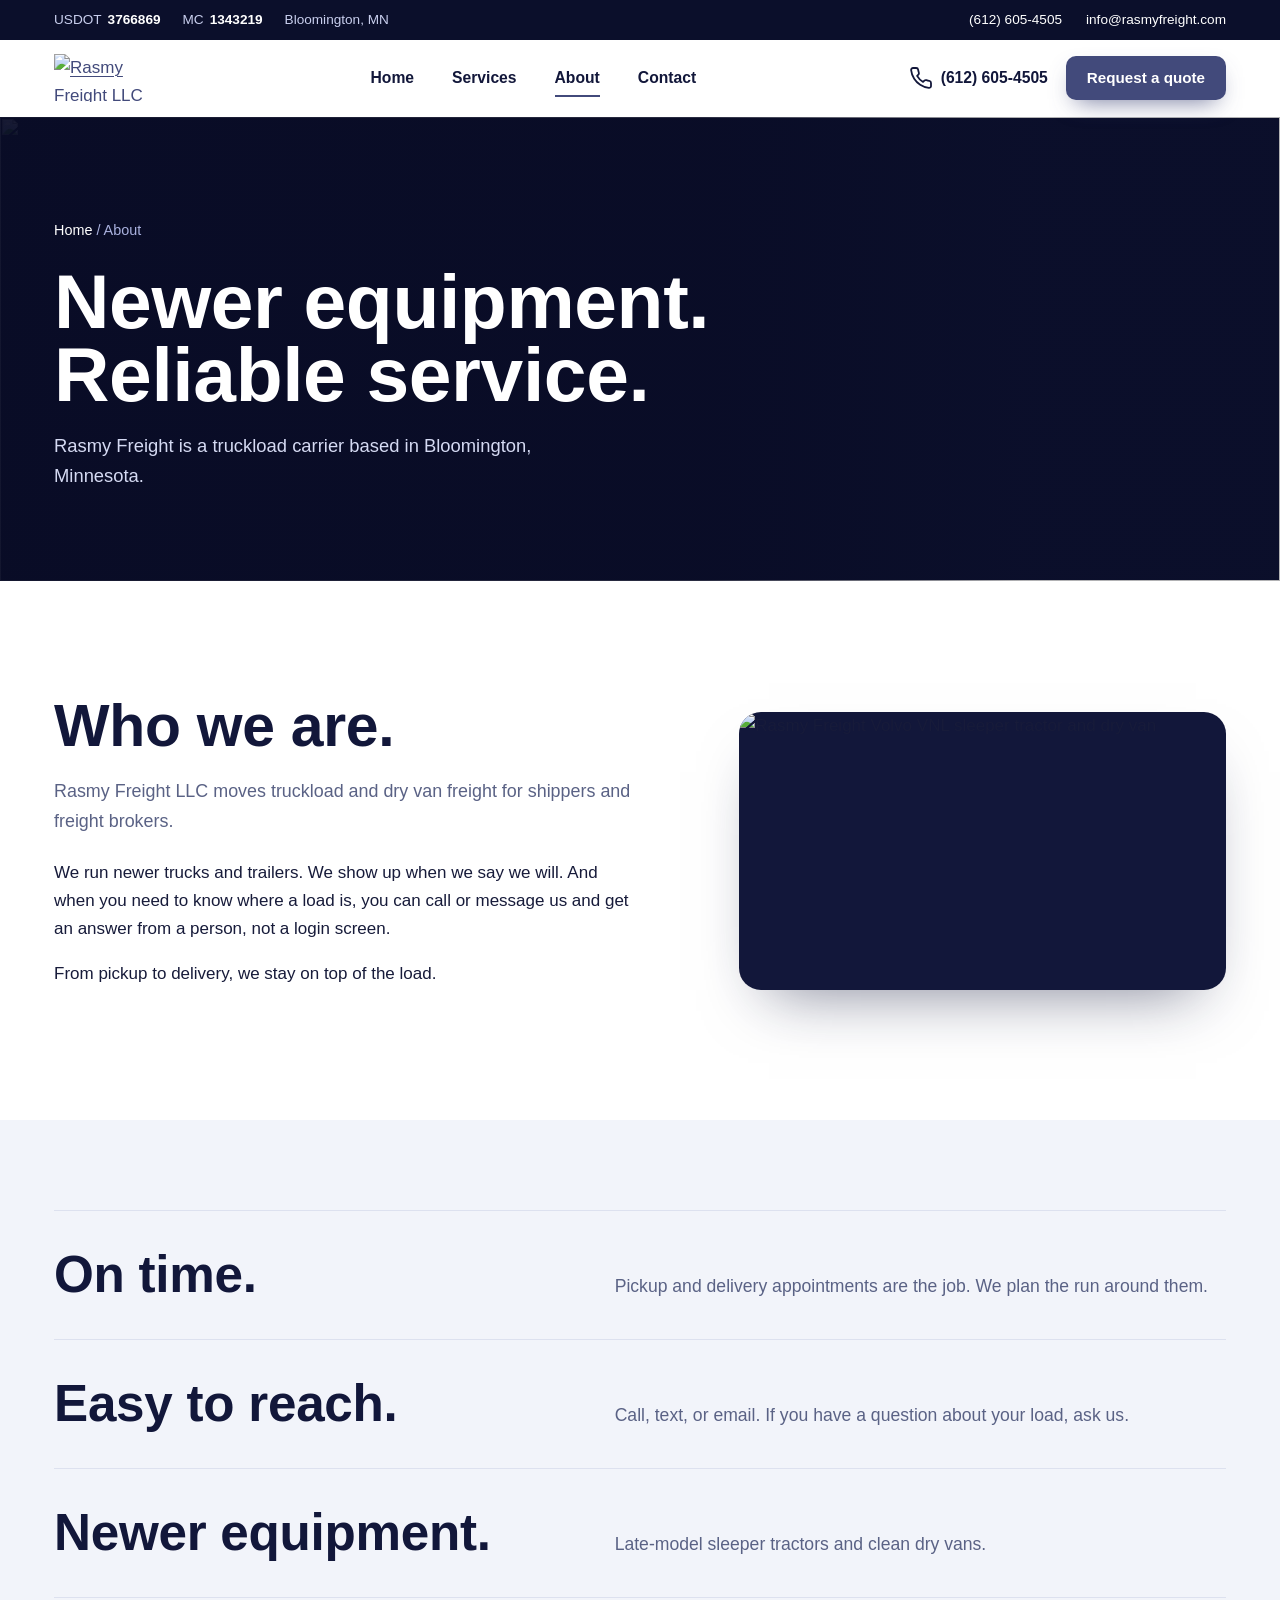
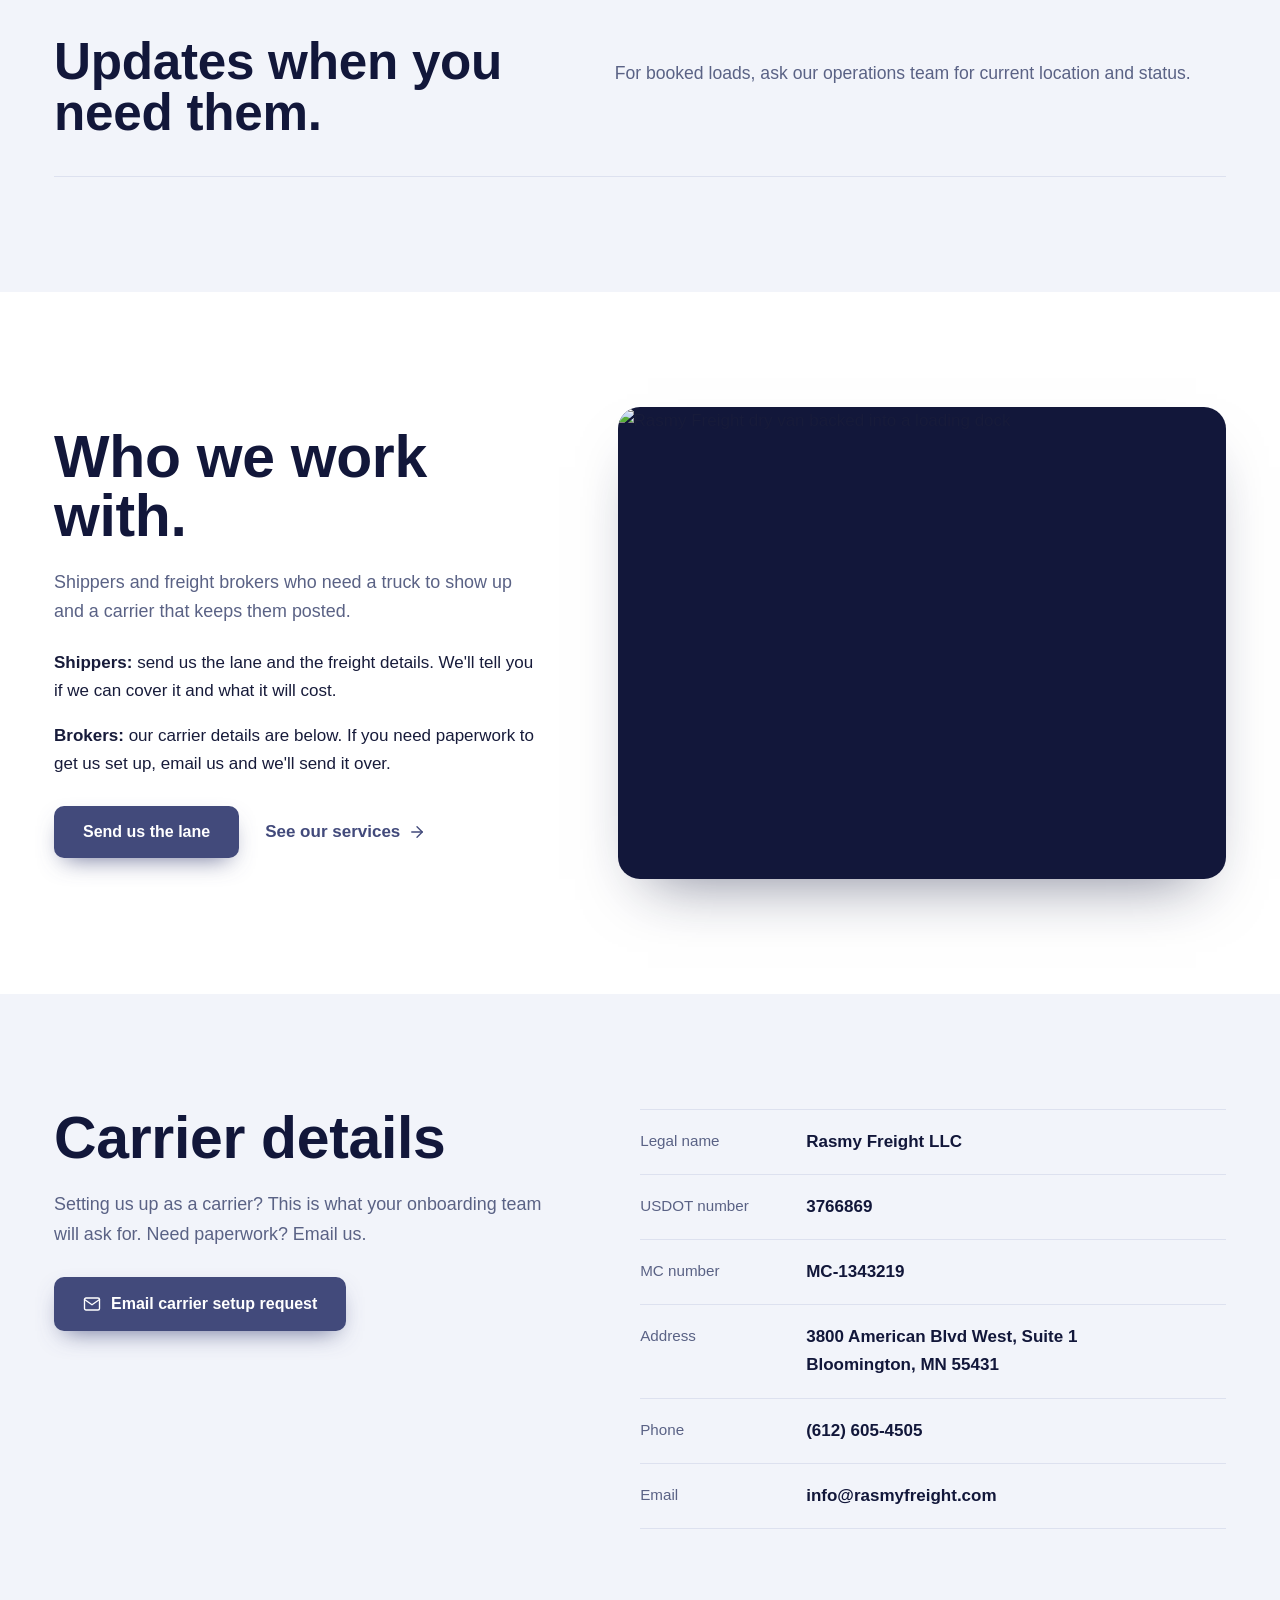
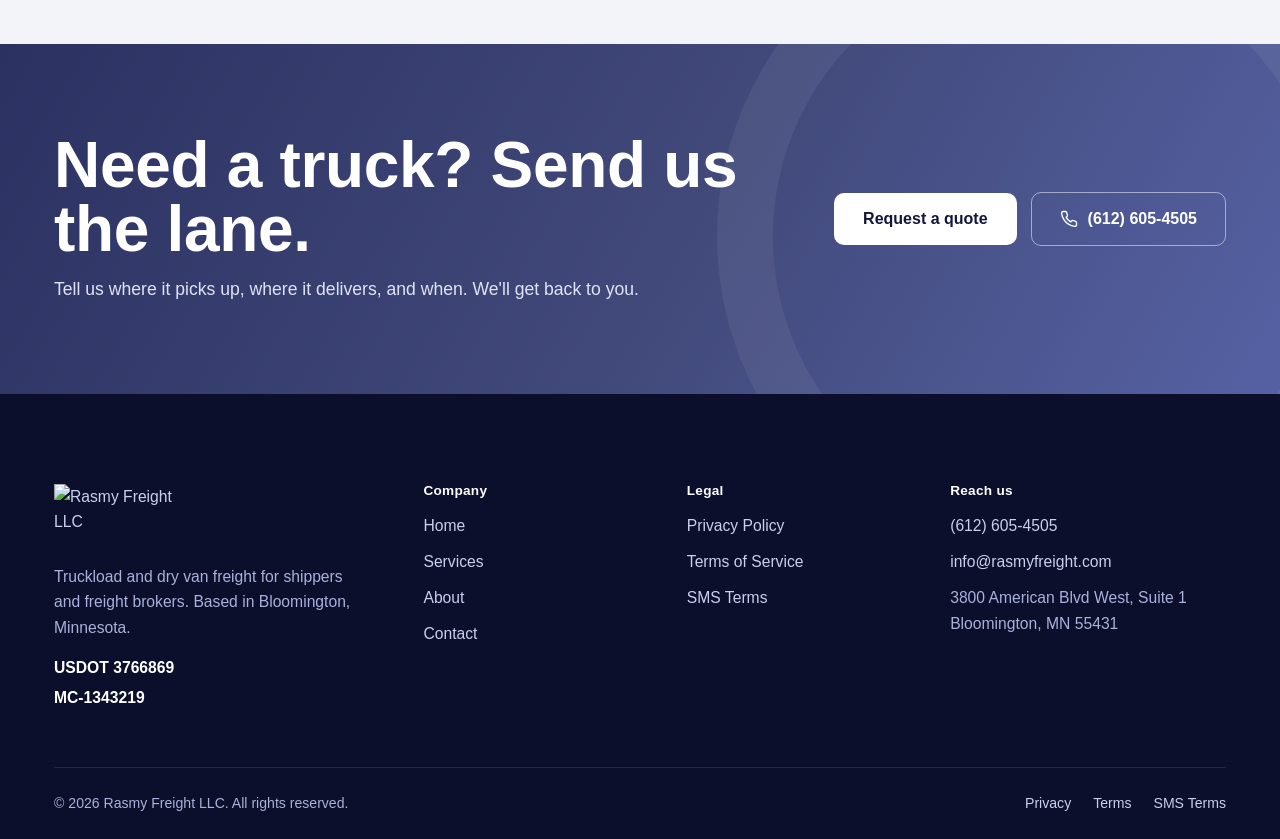
==== about.html @ 5899dc3e "Add files via upload" ====
<!doctype html>
<html lang="en">
<head>
<meta charset="utf-8">
<meta name="viewport" content="width=device-width, initial-scale=1">
<title>About Rasmy Freight LLC | Truckload Carrier in Bloomington, MN</title>
<meta name="description" content="Rasmy Freight LLC is a truckload and dry van carrier in Bloomington, Minnesota. Newer equipment, on-time service, and an operations team that is easy to reach.">
<link rel="canonical" href="https://rasmyfreight.com/about.html">
<meta name="theme-color" content="#12173A">
<meta property="og:type" content="website">
<meta property="og:site_name" content="Rasmy Freight LLC">
<meta property="og:title" content="About Rasmy Freight LLC | Truckload Carrier in Bloomington, MN">
<meta property="og:description" content="Rasmy Freight LLC is a truckload and dry van carrier in Bloomington, Minnesota. Newer equipment, on-time service, and an operations team that is easy to reach.">
<meta property="og:url" content="https://rasmyfreight.com/about.html">
<meta property="og:image" content="https://rasmyfreight.com/assets/img/og-image.png">
<meta name="twitter:card" content="summary_large_image">
<link rel="icon" href="favicon.ico" sizes="any">
<link rel="icon" type="image/png" sizes="32x32" href="favicon-32.png">
<link rel="icon" type="image/png" sizes="192x192" href="favicon-192.png">
<link rel="apple-touch-icon" href="apple-touch-icon.png">
<link rel="stylesheet" href="styles.css">
<script>document.documentElement.classList.add('js')</script>
<script type="application/ld+json">{"@context":"https://schema.org","@type":"Organization","name":"Rasmy Freight LLC","url":"https://rasmyfreight.com/","logo":"https://rasmyfreight.com/assets/logo/rasmy-logo.png","image":"https://rasmyfreight.com/assets/img/og-image.png","description":"Truckload and dry van freight carrier based in Bloomington, Minnesota, serving shippers and freight brokers.","email":"info@rasmyfreight.com","telephone":"+16126054505","address":{"@type":"PostalAddress","streetAddress":"3800 American Blvd West, Suite 1","addressLocality":"Bloomington","addressRegion":"MN","postalCode":"55431","addressCountry":"US"},"identifier":[{"@type":"PropertyValue","name":"USDOT Number","value":"3766869"},{"@type":"PropertyValue","name":"MC Number","value":"MC-1343219"}],"contactPoint":[{"@type":"ContactPoint","telephone":"+16126054505","email":"info@rasmyfreight.com","contactType":"customer service","areaServed":"US","availableLanguage":"English"}]}</script>
</head>
<body>
<a class="skip" href="#main">Skip to content</a>
<div class="topbar"><div class="container">
  <div class="ids"><span>USDOT<b>3766869</b></span><span>MC<b>1343219</b></span><span>Bloomington, MN</span></div>
  <div class="contact"><a href="tel:+16126054505">(612) 605-4505</a><a href="mailto:info@rasmyfreight.com">info@rasmyfreight.com</a></div>
</div></div>
<header class="site-header" id="top"><div class="container nav">
  <a class="brand" href="index.html" aria-label="Rasmy Freight LLC, home"><img src="assets/logo/rasmy-logo.png" alt="Rasmy Freight LLC" width="104" height="48"></a>
  <nav class="nav-links" id="site-nav" aria-label="Main"><a class="link" href="index.html">Home</a><a class="link" href="services.html">Services</a><a class="link" href="about.html" aria-current="page">About</a><a class="link" href="contact.html">Contact</a>
    <div class="mobile-only"><a class="btn btn-line-dark" href="tel:+16126054505"><svg class="icon " viewBox="0 0 24 24" aria-hidden="true"><path d="M22 16.92v3a2 2 0 0 1-2.18 2 19.79 19.79 0 0 1-8.63-3.07 19.5 19.5 0 0 1-6-6 19.79 19.79 0 0 1-3.07-8.67A2 2 0 0 1 4.11 2h3a2 2 0 0 1 2 1.72 12.84 12.84 0 0 0 .7 2.81 2 2 0 0 1-.45 2.11L8.09 9.91a16 16 0 0 0 6 6l1.27-1.27a2 2 0 0 1 2.11-.45 12.84 12.84 0 0 0 2.81.7A2 2 0 0 1 22 16.92z"/></svg>Call</a><a class="btn btn-primary" href="contact.html">Request a quote</a></div>
  </nav>
  <div class="nav-cta"><a class="nav-phone" href="tel:+16126054505"><svg class="icon " viewBox="0 0 24 24" aria-hidden="true"><path d="M22 16.92v3a2 2 0 0 1-2.18 2 19.79 19.79 0 0 1-8.63-3.07 19.5 19.5 0 0 1-6-6 19.79 19.79 0 0 1-3.07-8.67A2 2 0 0 1 4.11 2h3a2 2 0 0 1 2 1.72 12.84 12.84 0 0 0 .7 2.81 2 2 0 0 1-.45 2.11L8.09 9.91a16 16 0 0 0 6 6l1.27-1.27a2 2 0 0 1 2.11-.45 12.84 12.84 0 0 0 2.81.7A2 2 0 0 1 22 16.92z"/></svg><span>(612) 605-4505</span></a><a class="btn btn-primary btn-sm" href="contact.html">Request a quote</a></div>
  <button class="nav-toggle" type="button" aria-expanded="false" aria-controls="site-nav" aria-label="Menu"><svg class="icon i-menu" viewBox="0 0 24 24" aria-hidden="true"><line x1="3" y1="7" x2="21" y2="7"/><line x1="3" y1="12" x2="21" y2="12"/><line x1="3" y1="17" x2="21" y2="17"/></svg><svg class="icon i-close" viewBox="0 0 24 24" aria-hidden="true"><line x1="5" y1="5" x2="19" y2="19"/><line x1="19" y1="5" x2="5" y2="19"/></svg></button>
</div></header>
<main id="main">
<section class="page-hero full">
  <img src="assets/img/hero-photo.jpg" alt="" style="object-position:50% 75%" width="2400" height="1351">
  <div class="container">
    <div class="crumbs"><a href="index.html">Home</a> / About</div>
    <h1>Newer equipment. Reliable service.</h1>
    <p>Rasmy Freight is a truckload carrier based in Bloomington, Minnesota.</p>
  </div>
</section>
<section class="section"><div class="container split">
  <div>
    <h2 class="title">Who we are.</h2>
    <p class="lead">Rasmy Freight LLC moves truckload and dry van freight for shippers and freight brokers.</p>
    <p style="margin-top:22px;max-width:36rem">We run newer trucks and trailers. We show up when we say we will. And when you need to know where a load is, you can call or message us and get an answer from a person, not a login screen.</p>
    <p style="max-width:36rem">From pickup to delivery, we stay on top of the load.</p>
  </div>
  <div class="media eqfit"><img src="assets/img/vnl-photo.jpg" alt="Rasmy Freight Volvo VNL sleeper tractor and dry van" style="object-position:45% 50%" width="1800" height="900" loading="lazy"></div>
</div></section>

<section class="section mist" style="padding-top:clamp(56px,7vw,96px)"><div class="container">
  <ul class="stmt">
    <li><h3>On time.</h3><p>Pickup and delivery appointments are the job. We plan the run around them.</p></li>
    <li><h3>Easy to reach.</h3><p>Call, text, or email. If you have a question about your load, ask us.</p></li>
    <li><h3>Newer equipment.</h3><p>Late-model sleeper tractors and clean dry vans.</p></li>
    <li><h3>Updates when you need them.</h3><p>For booked loads, ask our operations team for current location and status.</p></li>
  </ul>
</div></section>

<section class="section"><div class="container split flip">
  <div class="media"><img src="assets/img/dock-photo.jpg" alt="Rasmy Freight dry van backed into a loading dock" style="object-position:15% 62%" width="2400" height="1351" loading="lazy"></div>
  <div>
    <h2 class="title">Who we work with.</h2>
    <p class="lead">Shippers and freight brokers who need a truck to show up and a carrier that keeps them posted.</p>
    <p style="margin-top:22px;max-width:36rem"><strong>Shippers:</strong> send us the lane and the freight details. We'll tell you if we can cover it and what it will cost.</p>
    <p style="max-width:36rem"><strong>Brokers:</strong> our carrier details are below. If you need paperwork to get us set up, email us and we'll send it over.</p>
    <div class="actions" style="margin-top:28px"><a class="btn btn-primary" href="contact.html">Send us the lane</a><a class="text-link" href="services.html">See our services<svg class="icon " viewBox="0 0 24 24" aria-hidden="true"><line x1="5" y1="12" x2="19" y2="12"/><polyline points="12 5 19 12 12 19"/></svg></a></div>
  </div>
</div></section>
<section class="section mist" id="carrier"><div class="container details">
  <div>
    <h2 class="title">Carrier details</h2>
    <p class="lead">Setting us up as a carrier? This is what your onboarding team will ask for. Need paperwork? Email us.</p>
    <div class="actions" style="margin-top:28px"><a class="btn btn-primary" href="mailto:info@rasmyfreight.com?subject=Carrier%20setup"><svg class="icon " viewBox="0 0 24 24" aria-hidden="true"><rect x="2" y="4" width="20" height="16" rx="2"/><polyline points="22 6 12 13 2 6"/></svg>Email carrier setup request</a></div>
  </div>
  <dl class="dl">
    <div><dt>Legal name</dt><dd>Rasmy Freight LLC</dd></div>
    <div><dt>USDOT number</dt><dd>3766869</dd></div>
    <div><dt>MC number</dt><dd>MC-1343219</dd></div>
    <div><dt>Address</dt><dd>3800 American Blvd West, Suite 1<br>Bloomington, MN 55431</dd></div>
    <div><dt>Phone</dt><dd><a href="tel:+16126054505">(612) 605-4505</a></dd></div>
    <div><dt>Email</dt><dd><a href="mailto:info@rasmyfreight.com">info@rasmyfreight.com</a></dd></div>
  </dl>
</div></section>
<section class="cta"><div class="container">
  <div><h2>Need a truck? Send us the lane.</h2><p>Tell us where it picks up, where it delivers, and when. We'll get back to you.</p></div>
  <div class="actions"><a class="btn btn-light" href="contact.html">Request a quote</a><a class="btn btn-line" href="tel:+16126054505"><svg class="icon " viewBox="0 0 24 24" aria-hidden="true"><path d="M22 16.92v3a2 2 0 0 1-2.18 2 19.79 19.79 0 0 1-8.63-3.07 19.5 19.5 0 0 1-6-6 19.79 19.79 0 0 1-3.07-8.67A2 2 0 0 1 4.11 2h3a2 2 0 0 1 2 1.72 12.84 12.84 0 0 0 .7 2.81 2 2 0 0 1-.45 2.11L8.09 9.91a16 16 0 0 0 6 6l1.27-1.27a2 2 0 0 1 2.11-.45 12.84 12.84 0 0 0 2.81.7A2 2 0 0 1 22 16.92z"/></svg>(612) 605-4505</a></div>
</div></section>
</main>
<footer class="footer"><div class="container">
  <div class="footer-grid">
    <div>
      <a href="index.html" aria-label="Rasmy Freight LLC, home"><img src="assets/logo/rasmy-logo-white.png" alt="Rasmy Freight LLC" width="125" height="58"></a>
      <p>Truckload and dry van freight for shippers and freight brokers. Based in Bloomington, Minnesota.</p>
      <div class="ids"><span>USDOT 3766869</span><span>MC-1343219</span></div>
    </div>
    <div><h4>Company</h4><ul><li><a href="index.html">Home</a></li><li><a href="services.html">Services</a></li><li><a href="about.html">About</a></li><li><a href="contact.html">Contact</a></li></ul></div>
    <div><h4>Legal</h4><ul><li><a href="privacy-policy.html">Privacy Policy</a></li><li><a href="terms.html">Terms of Service</a></li><li><a href="terms.html#sms">SMS Terms</a></li></ul></div>
    <div><h4>Reach us</h4><ul>
      <li><a href="tel:+16126054505">(612) 605-4505</a></li>
      <li><a href="mailto:info@rasmyfreight.com">info@rasmyfreight.com</a></li>
      <li>3800 American Blvd West, Suite 1<br>Bloomington, MN 55431</li></ul></div>
  </div>
  <div class="footer-bottom"><span>&copy; <span data-year>2026</span> Rasmy Freight LLC. All rights reserved.</span>
  <nav aria-label="Legal"><a href="privacy-policy.html">Privacy</a><a href="terms.html">Terms</a><a href="terms.html#sms">SMS Terms</a></nav></div>
</div></footer>
<script src="script.js"></script>
</body>
</html>
---- styles.css ----
/* Rasmy Freight LLC. Shared styles.
   Palette comes from the logo blue (#424A7B). Amber is used sparingly on purpose. */

@font-face{font-family:"Inter";font-weight:400;font-style:normal;font-display:swap;src:url("assets/fonts/inter-latin-400-normal.woff2") format("woff2")}
@font-face{font-family:"Inter";font-weight:500;font-style:normal;font-display:swap;src:url("assets/fonts/inter-latin-500-normal.woff2") format("woff2")}
@font-face{font-family:"Inter";font-weight:600;font-style:normal;font-display:swap;src:url("assets/fonts/inter-latin-600-normal.woff2") format("woff2")}
@font-face{font-family:"Inter";font-weight:700;font-style:normal;font-display:swap;src:url("assets/fonts/inter-latin-700-normal.woff2") format("woff2")}
@font-face{font-family:"Barlow Condensed";font-weight:500;font-style:normal;font-display:swap;src:url("assets/fonts/barlow-condensed-latin-500-normal.woff2") format("woff2")}
@font-face{font-family:"Barlow Condensed";font-weight:600;font-style:normal;font-display:swap;src:url("assets/fonts/barlow-condensed-latin-600-normal.woff2") format("woff2")}
@font-face{font-family:"Barlow Condensed";font-weight:700;font-style:normal;font-display:swap;src:url("assets/fonts/barlow-condensed-latin-700-normal.woff2") format("woff2")}

:root{
  --blue:#424A7B;
  --blue-600:#363E6B;
  --blue-700:#2B3262;
  --blue-300:#8C96C6;
  --navy:#12173A;
  --navy-2:#0B0F2B;
  --mist:#F2F4FA;
  --mist-2:#E8EBF5;
  --line:#DDE1EF;
  --ink:#171B3A;
  --muted:#5A6285;
  --white:#fff;
  --amber:#F2A93B;
  --radius:14px;
  --radius-sm:10px;
  --shadow:0 1px 2px rgba(18,23,58,.06),0 12px 32px -12px rgba(18,23,58,.22);
  --display:"Barlow Condensed","Arial Narrow","Helvetica Neue",Arial,sans-serif;
  --body:"Inter",-apple-system,BlinkMacSystemFont,"Segoe UI",Roboto,Helvetica,Arial,sans-serif;
  --gutter:clamp(20px,4vw,44px);
  --header-h:76px;
}

*,*::before,*::after{box-sizing:border-box}
html{overflow-x:clip;scroll-behavior:smooth;-webkit-text-size-adjust:100%}
body{margin:0;font-family:var(--body);font-size:1.0625rem;line-height:1.65;color:var(--ink);background:var(--white);-webkit-font-smoothing:antialiased;text-rendering:optimizeLegibility}
img,svg{display:block;max-width:100%}
a{color:var(--blue);text-decoration-thickness:1px;text-underline-offset:3px}
a:hover{color:var(--blue-700)}
h1,h2,h3,h4{font-family:var(--display);font-weight:700;line-height:1;margin:0;color:var(--navy);letter-spacing:-.005em}
p{margin:0 0 1em}
ul{margin:0;padding:0}
:focus-visible{outline:3px solid var(--amber);outline-offset:3px;border-radius:6px}
.skip{position:absolute;left:-999px;top:8px;background:var(--navy);color:#fff;padding:10px 16px;border-radius:8px;z-index:200}
.skip:focus{left:8px}
.container{width:100%;max-width:1260px;margin-inline:auto;padding-inline:var(--gutter)}
.narrow{max-width:760px}
.icon{width:24px;height:24px;fill:none;stroke:currentColor;stroke-width:1.8;stroke-linecap:round;stroke-linejoin:round;flex:none}

/* ---------- Buttons ---------- */
.btn{display:inline-flex;align-items:center;justify-content:center;gap:10px;font:600 1rem/1 var(--body);padding:17px 28px;border-radius:var(--radius-sm);text-decoration:none;border:1.5px solid transparent;cursor:pointer;transition:transform .18s ease,box-shadow .18s ease,background-color .18s ease,color .18s ease,border-color .18s ease;white-space:nowrap}
.btn .icon{width:18px;height:18px}
.btn:hover{transform:translateY(-2px)}
.btn-primary{background:var(--blue);color:#fff;box-shadow:0 10px 24px -10px rgba(66,74,123,.8)}
.btn-primary:hover{background:var(--blue-700);color:#fff;box-shadow:0 16px 30px -12px rgba(43,50,98,.9)}
.btn-light{background:#fff;color:var(--navy)}
.btn-light:hover{background:var(--mist);color:var(--navy);box-shadow:0 14px 28px -12px rgba(0,0,0,.5)}
.btn-line{background:transparent;color:#fff;border-color:rgba(255,255,255,.5)}
.btn-line:hover{background:rgba(255,255,255,.1);border-color:#fff;color:#fff}
.btn-line-dark{background:transparent;color:var(--navy);border-color:var(--line)}
.btn-line-dark:hover{border-color:var(--blue);color:var(--blue)}
.btn-sm{padding:13px 20px;font-size:.95rem}

/* ---------- Top bar + header ---------- */
.topbar{background:var(--navy-2);color:#c9cfee;font-size:.85rem}
.topbar .container{display:flex;justify-content:space-between;align-items:center;gap:20px;min-height:40px}
.topbar a{color:#fff;text-decoration:none;font-weight:500}
.topbar a:hover{text-decoration:underline}
.topbar .ids{display:flex;gap:22px;flex-wrap:wrap}
.topbar .ids span b{color:#fff;font-weight:600;margin-left:6px}
.topbar .contact{display:flex;gap:24px}
.site-header{position:sticky;top:0;z-index:100;background:rgba(255,255,255,.94);backdrop-filter:saturate(1.4) blur(14px);-webkit-backdrop-filter:saturate(1.4) blur(14px);border-bottom:1px solid transparent;transition:border-color .2s,box-shadow .2s}
.site-header.scrolled{border-color:var(--line);box-shadow:0 8px 24px -16px rgba(18,23,58,.35)}
.nav{display:flex;align-items:center;justify-content:space-between;height:var(--header-h);gap:24px}
.brand img{height:48px;width:auto}
.nav-links{display:flex;align-items:center;gap:6px}
.nav-links a.link{font-weight:600;font-size:.98rem;color:var(--navy);text-decoration:none;padding:10px 16px;border-radius:8px;position:relative}
.nav-links a.link::after{content:"";position:absolute;left:16px;right:16px;bottom:4px;height:2px;background:var(--blue);transform:scaleX(0);transform-origin:left;transition:transform .22s ease}
.nav-links a.link:hover::after,.nav-links a.link[aria-current="page"]::after{transform:scaleX(1)}
.nav-cta{display:flex;align-items:center;gap:18px}
.nav-phone{display:flex;align-items:center;gap:8px;font-weight:600;color:var(--navy);text-decoration:none;font-size:.98rem}
.nav-phone:hover{color:var(--blue)}
.nav-links .mobile-only{display:none}
.nav-toggle{display:none;background:none;border:0;padding:10px;margin-right:-10px;color:var(--navy);cursor:pointer}
.nav-toggle .icon{width:28px;height:28px}
.nav-toggle .i-close{display:none}
.nav-toggle[aria-expanded="true"] .i-close{display:block}
.nav-toggle[aria-expanded="true"] .i-menu{display:none}

/* ---------- Hero (home) ---------- */
.hero{position:relative;background:#0A1B45;overflow:hidden;width:100%;height:clamp(640px,56.3vw,900px);isolation:isolate}
.hero::after{content:"";position:absolute;inset:0;z-index:1;pointer-events:none;background:linear-gradient(90deg,rgba(6,12,38,.55) 0%,rgba(6,12,38,.28) 32%,rgba(6,12,38,0) 52%),linear-gradient(180deg,rgba(6,12,38,.35) 0%,rgba(6,12,38,0) 30%)}
.hero-img{position:absolute;inset:0;width:100%;height:100%;object-fit:cover;object-position:60% 100%;animation:roll-in 1.6s cubic-bezier(.16,.8,.24,1) both}
.hero-copy{position:relative;z-index:2;padding-top:clamp(48px,7.2vw,118px)}
.hero h1{font-size:clamp(3.1rem,5.2vw,5.4rem);line-height:.92;color:#fff;letter-spacing:-.012em;max-width:12ch}
.hero h1 span{display:block;animation:rise .8s cubic-bezier(.2,.7,.2,1) both}
.hero h1 span:nth-child(2){animation-delay:.12s}
.hero h1 span:nth-child(3){animation-delay:.24s}
.hero-sub{margin:clamp(16px,1.8vw,26px) 0 clamp(20px,2.2vw,32px);max-width:26rem;font-size:clamp(1.02rem,1.25vw,1.2rem);color:#d5daf3;animation:rise .8s .38s cubic-bezier(.2,.7,.2,1) both}
.hero-actions{display:flex;gap:14px;flex-wrap:wrap;animation:rise .8s .5s cubic-bezier(.2,.7,.2,1) both}
@keyframes roll-in{from{opacity:0}to{opacity:1}}
@keyframes rise{from{opacity:0;transform:translateY(22px)}to{opacity:1;transform:none}}

/* ---------- Promise bar ---------- */
.promise{background:var(--navy);color:#fff;position:relative}
.promise::before{content:"";position:absolute;inset:0 0 auto;height:1px;background:linear-gradient(90deg,transparent,rgba(255,255,255,.22),transparent)}
.promise ul{list-style:none;display:grid;grid-template-columns:repeat(5,1fr)}
.promise li{padding:34px 26px 36px;display:flex;flex-direction:column;gap:12px;border-left:1px solid rgba(255,255,255,.1)}
.promise li:first-child{border-left:0;padding-left:0}
.promise li:last-child{padding-right:0}
.promise .icon{color:var(--amber);width:30px;height:30px}
.promise h3{font-size:1.5rem;color:#fff;font-weight:600;letter-spacing:.005em}
.promise p{margin:0;color:#b9c0e6;font-size:.95rem;line-height:1.5}

/* ---------- Sections ---------- */
.section{padding:clamp(72px,9vw,132px) 0}
.section.mist{background:var(--mist)}
.section.dark{background:var(--navy);color:#c9cfee}
.section.dark h2,.section.dark h3{color:#fff}
h2.title{font-size:clamp(2.4rem,4.6vw,4rem);max-width:16ch}
.lead{font-size:clamp(1.08rem,1.4vw,1.25rem);color:var(--muted);max-width:38rem;margin-top:22px}
.dark .lead{color:#b9c0e6}
.section-head{margin-bottom:clamp(36px,5vw,64px)}

/* split: big image + text */
.split{display:grid;grid-template-columns:1.25fr 1fr;gap:clamp(36px,6vw,96px);align-items:center}
.split.flip{grid-template-columns:1fr 1.25fr}
.split.flip .media{order:2}
.media{position:relative;border-radius:22px;overflow:hidden;background:var(--navy);aspect-ratio:4/3.1;box-shadow:0 30px 60px -30px rgba(18,23,58,.55)}
.media img{width:100%;height:100%;object-fit:cover}
.media.wide{aspect-ratio:16/10}
.media.eqfit{aspect-ratio:7/4}
.checks{list-style:none;margin:28px 0 34px;display:grid;gap:12px}
.checks li{display:flex;gap:12px;align-items:flex-start;color:var(--ink)}
.checks .icon{width:20px;height:20px;color:var(--blue);margin-top:3px}
.text-link{display:inline-flex;align-items:center;gap:8px;font-weight:600;text-decoration:none}
.text-link .icon{width:18px;height:18px;transition:transform .2s}
.text-link:hover .icon{transform:translateX(4px)}
.actions{display:flex;flex-wrap:wrap;gap:16px 26px;align-items:center}

/* services list (rows, not cards) */
.svc-list{border-top:1px solid var(--line)}
.svc{display:grid;grid-template-columns:minmax(0,1fr) minmax(0,1.3fr) 56px;gap:clamp(20px,4vw,64px);align-items:center;padding:clamp(26px,3vw,40px) 0;border-bottom:1px solid var(--line);text-decoration:none;color:var(--ink);position:relative;transition:padding .25s ease,background-color .25s ease}
.svc h3{font-size:clamp(2rem,3.2vw,2.9rem);transition:color .2s}
.svc p{margin:0;color:var(--muted)}
.svc .go{width:52px;height:52px;border-radius:50%;border:1.5px solid var(--line);display:grid;place-items:center;color:var(--blue);transition:all .22s ease;justify-self:end}
.svc .go .icon{width:20px;height:20px}
.svc:hover{background:linear-gradient(90deg,var(--mist),transparent);padding-inline:22px}
.svc:hover h3{color:var(--blue)}
.svc:hover .go{background:var(--blue);border-color:var(--blue);color:#fff;transform:translateX(4px)}

/* full-bleed scene band */
.scene{position:relative;isolation:isolate;color:#fff;min-height:clamp(520px,52vw,720px);display:flex;align-items:center;background:var(--navy-2);overflow:hidden}
.scene>img{position:absolute;inset:0;width:100%;height:100%;object-fit:cover;object-position:50% 100%;z-index:-2}
.scene::after{content:"";position:absolute;inset:0;z-index:-1;background:linear-gradient(90deg,rgba(9,12,38,.82) 0%,rgba(9,12,38,.55) 38%,rgba(9,12,38,0) 62%)}
.scene h2{color:#fff;font-size:clamp(2.6rem,5vw,4.6rem);max-width:12ch}
.scene .lead{color:#d5daf3;max-width:28rem}
.scene .fine{font-size:.95rem;color:#aab2df;max-width:26rem;margin:0 0 30px}
.scene .copy{padding:clamp(56px,7vw,96px) 0}

/* equipment */
.eq-grid{display:grid;grid-template-columns:1fr 1fr;gap:clamp(18px,2.4vw,32px)}
.eq{margin:0}
.eq .pic{border-radius:20px;overflow:hidden;aspect-ratio:7/4;background:var(--navy-2);box-shadow:0 24px 50px -28px rgba(0,0,0,.8);border:1px solid rgba(255,255,255,.08)}
.eq .pic img{width:100%;height:100%;object-fit:cover;transition:transform .8s cubic-bezier(.2,.7,.2,1)}
.eq:hover .pic img{transform:scale(1.035)}
.eq figcaption{padding:22px 4px 0}
.eq h3{font-size:2rem;margin-bottom:6px}
.eq p{margin:0;color:#b9c0e6;font-size:1rem}
.eq-wide{grid-column:1/-1;display:grid;grid-template-columns:1.3fr 1fr;gap:clamp(24px,4vw,64px);align-items:center;margin-top:clamp(8px,2vw,24px)}
.eq-wide .checks{margin:22px 0 28px}
.eq-wide .checks li{color:#dfe3f7}
.eq-wide .checks .icon{color:var(--amber)}

/* carrier details */
.details{display:grid;grid-template-columns:1fr 1.15fr;gap:clamp(36px,6vw,96px);align-items:start}
.dl{margin:0;border-top:1px solid var(--line)}
.dl div{display:grid;grid-template-columns:150px 1fr;gap:16px;padding:18px 0;border-bottom:1px solid var(--line)}
.dl dt{color:var(--muted);font-size:.95rem}
.dl dd{margin:0;font-weight:600;color:var(--navy)}
.dl a{color:inherit;text-decoration:none}
.dl a:hover{color:var(--blue);text-decoration:underline}

/* CTA */
.cta{background:linear-gradient(120deg,var(--blue-700),var(--blue) 55%,#5561A3);color:#fff;position:relative;overflow:hidden;isolation:isolate}
.cta::before{content:"";position:absolute;right:-8%;top:-40%;width:52%;aspect-ratio:1;border-radius:50%;border:56px solid rgba(255,255,255,.06);z-index:-1}
.cta .container{display:flex;align-items:center;justify-content:space-between;gap:36px;flex-wrap:wrap;padding-block:clamp(56px,7vw,92px)}
.cta .container>div:first-child{flex:1 1 420px}
.cta h2{color:#fff;font-size:clamp(2.6rem,5vw,4.4rem);max-width:none}
.cta p{margin:14px 0 0;color:#dfe3f7;font-size:1.1rem}
.cta .actions{gap:14px}

/* ---------- Page banners ---------- */
.page-hero{position:relative;isolation:isolate;background:var(--navy-2);color:#fff;overflow:hidden}
.page-hero>img{position:absolute;top:0;bottom:0;right:-24%;width:124%;height:100%;object-fit:cover;object-position:50% 100%;z-index:-2}
.page-hero::after{content:"";position:absolute;inset:0;z-index:-1;background:linear-gradient(90deg,rgba(9,12,38,.94) 0%,rgba(9,12,38,.82) 55%,rgba(9,12,38,.08) 80%)}
.page-hero.full>img{right:0;width:100%}
.page-hero.right>img{right:0;width:175%}
.page-hero .container{padding-block:clamp(64px,8vw,116px) clamp(56px,7vw,96px)}
.page-hero h1{color:#fff;font-size:clamp(2.9rem,6vw,5.2rem);max-width:20ch;line-height:.95}
.page-hero p{margin:20px 0 0;max-width:34rem;font-size:1.15rem;color:#d5daf3}
.crumbs{font-size:.9rem;color:#aab2df;margin-bottom:22px}
.crumbs a{color:#fff;text-decoration:none}
.crumbs a:hover{text-decoration:underline}

/* services detail blocks */
.svc-block{padding:clamp(56px,7vw,104px) 0;border-bottom:1px solid var(--line);scroll-margin-top:calc(var(--header-h) + 10px)}
.svc-block:last-of-type{border-bottom:0}
.svc-block h2{font-size:clamp(2.4rem,4.4vw,3.8rem);margin-bottom:20px}
.svc-block .fit{margin-top:26px;display:grid;gap:14px}
.fit h4{font-family:var(--body);font-size:.95rem;font-weight:700;color:var(--navy);letter-spacing:0}
.fit p{margin:2px 0 0;color:var(--muted)}
.info-strip{background:var(--mist);border-radius:22px;padding:clamp(28px,4vw,52px);display:grid;grid-template-columns:1fr 1fr;gap:clamp(24px,4vw,64px)}
.info-strip h2{font-size:clamp(2rem,3.2vw,2.8rem);margin-bottom:14px}
.info-strip p{color:var(--muted)}

/* about statements */
.stmt{list-style:none;border-top:1px solid var(--line)}
.stmt li{display:grid;grid-template-columns:minmax(0,1fr) minmax(0,1.2fr);gap:clamp(20px,4vw,64px);align-items:baseline;padding:clamp(24px,3vw,38px) 0;border-bottom:1px solid var(--line)}
.stmt h3{font-size:clamp(2.2rem,4vw,3.4rem)}
.stmt p{margin:0;color:var(--muted);font-size:1.1rem}

/* ---------- Contact / form ---------- */
.contact-grid{display:grid;grid-template-columns:1.6fr 1fr;gap:clamp(32px,5vw,80px);align-items:start}
.form-card{background:#fff;border:1px solid var(--line);border-radius:22px;padding:clamp(24px,4vw,48px);box-shadow:var(--shadow)}
.form-card h2{font-size:2.4rem;margin-bottom:8px}
.form-card>p{color:var(--muted)}
.fgrid{display:grid;grid-template-columns:1fr 1fr;gap:20px 22px;margin-top:28px}
.field{display:flex;flex-direction:column;gap:7px}
.field.full{grid-column:1/-1}
.field label{font-weight:600;font-size:.93rem;color:var(--navy)}
.field label .req{color:#B4232F;margin-left:2px}
.field label .opt{font-weight:400;color:var(--muted);margin-left:6px}
.field input,.field select,.field textarea{font:inherit;font-size:1rem;color:var(--ink);background:#fff;border:1.5px solid #cdd3e8;border-radius:var(--radius-sm);padding:14px 16px;width:100%;min-height:52px;transition:border-color .15s,box-shadow .15s}
.field textarea{min-height:140px;resize:vertical}
.field select{appearance:none;background-image:url("data:image/svg+xml,%3Csvg xmlns='http://www.w3.org/2000/svg' width='16' height='16' fill='none' stroke='%23424A7B' stroke-width='2' stroke-linecap='round' stroke-linejoin='round'%3E%3Cpath d='M3 6l5 5 5-5'/%3E%3C/svg%3E");background-repeat:no-repeat;background-position:right 16px center;padding-right:44px}
.field input:hover,.field select:hover,.field textarea:hover{border-color:var(--blue-300)}
.field input:focus,.field select:focus,.field textarea:focus{outline:0;border-color:var(--blue);box-shadow:0 0 0 4px rgba(66,74,123,.18)}
.field input:user-invalid,.field select:user-invalid{border-color:#B4232F}
.hp{position:absolute!important;left:-9999px;width:1px;height:1px;overflow:hidden}
.consent{grid-column:1/-1;background:var(--mist);border:1px solid var(--line);border-radius:var(--radius-sm);padding:20px 22px}
.consent label{display:grid;grid-template-columns:24px 1fr;gap:14px;cursor:pointer;font-size:.9rem;line-height:1.55;color:#3a4166}
.consent input{width:22px;height:22px;margin:2px 0 0;accent-color:var(--blue);cursor:pointer}
.consent .links{display:block;margin-top:10px;font-weight:600}
.consent .links a{margin-right:14px}
.form-foot{grid-column:1/-1;display:flex;align-items:center;gap:20px;flex-wrap:wrap;margin-top:6px}
.form-foot small{color:var(--muted);max-width:26rem;line-height:1.5}
.form-msg{grid-column:1/-1;border-radius:var(--radius-sm);padding:14px 18px;background:#FDECEE;color:#7a1720;font-weight:500;display:none}
.form-msg.show{display:block}
.aside{display:grid;gap:22px;position:sticky;top:calc(var(--header-h) + 24px)}
.aside .box{border-radius:20px;padding:28px;background:var(--navy);color:#c9cfee}
.aside .box h3{color:#fff;font-size:1.9rem;margin-bottom:10px}
.aside .box a{color:#fff}
.aside .row{display:flex;gap:14px;align-items:flex-start;padding:14px 0;border-top:1px solid rgba(255,255,255,.12)}
.aside .row:first-of-type{border-top:0}
.aside .row .icon{color:var(--amber);margin-top:3px}
.aside .row b{display:block;color:#fff;font-weight:600}
.aside .box.light{background:var(--mist);color:var(--muted)}
.aside .box.light h3{color:var(--navy)}
.aside .box.light p{margin:0}
.aside .box.light a{color:var(--blue);font-weight:600}

/* ---------- Legal pages ---------- */
.legal{display:grid;grid-template-columns:240px minmax(0,1fr);gap:clamp(32px,6vw,96px);align-items:start}
.toc{position:sticky;top:calc(var(--header-h) + 24px);font-size:.95rem}
.toc h2{font-family:var(--body);font-size:.85rem;font-weight:700;color:var(--muted);margin-bottom:12px}
.toc ol{list-style:none;display:grid;gap:2px;border-left:2px solid var(--line)}
.toc a{display:block;padding:6px 0 6px 16px;margin-left:-2px;border-left:2px solid transparent;color:var(--ink);text-decoration:none}
.toc a:hover{color:var(--blue);border-color:var(--blue)}
.prose{max-width:760px}
.prose h2{font-size:2.3rem;margin:54px 0 14px;scroll-margin-top:calc(var(--header-h) + 16px)}
.prose h2:first-child{margin-top:0}
.prose h3{font-size:1.5rem;margin:28px 0 8px}
.prose p,.prose li{color:#2c3358}
.prose ul{margin:0 0 1.2em;padding-left:1.25em}
.prose li{margin-bottom:.4em}
.prose .callout{background:var(--mist);border-left:4px solid var(--blue);border-radius:0 var(--radius-sm) var(--radius-sm) 0;padding:18px 22px;margin:22px 0;color:var(--navy);font-weight:500}
.prose .callout p{margin:0;color:var(--navy)}
.prose .sample{background:#fff;border:1px solid var(--line);border-radius:var(--radius-sm);padding:14px 18px;margin:0 0 12px;font-size:.98rem}
.meta{color:var(--muted);font-size:.95rem;margin-top:18px}

/* ---------- Thank you ---------- */
.thanks{min-height:64vh;display:grid;place-items:center;text-align:center;padding:clamp(72px,9vw,128px) 0;background:linear-gradient(180deg,var(--mist),#fff)}
.thanks .check{width:84px;height:84px;border-radius:50%;background:var(--blue);color:#fff;display:grid;place-items:center;margin:0 auto 30px;box-shadow:0 20px 40px -16px rgba(66,74,123,.7);animation:pop .6s cubic-bezier(.2,1.4,.4,1) both}
.thanks .check .icon{width:40px;height:40px;stroke-width:2.4}
.thanks h1{font-size:clamp(3rem,6vw,5rem);margin-bottom:18px}
.thanks p{color:var(--muted);max-width:32rem;margin-inline:auto}
.thanks .actions{justify-content:center;margin-top:30px}
@keyframes pop{from{transform:scale(.4);opacity:0}to{transform:none;opacity:1}}

/* ---------- Footer ---------- */
.footer{background:var(--navy-2);color:#a9b1dc;padding-top:clamp(56px,7vw,92px);font-size:.98rem}
.footer-grid{display:grid;grid-template-columns:1.5fr 1fr 1fr 1.3fr;gap:clamp(28px,4vw,64px);padding-bottom:56px}
.footer img{height:58px;width:auto;margin-bottom:22px}
.footer h4{font-family:var(--body);font-size:.85rem;font-weight:700;color:#fff;margin-bottom:16px;letter-spacing:.02em}
.footer a{color:#c9cfee;text-decoration:none}
.footer a:hover{color:#fff;text-decoration:underline}
.footer ul{list-style:none;display:grid;gap:10px}
.footer p{margin:0 0 14px;max-width:22rem}
.footer .ids{display:grid;gap:4px;color:#fff;font-weight:600}
.footer-bottom{border-top:1px solid rgba(255,255,255,.1);padding:24px 0;display:flex;justify-content:space-between;gap:16px;flex-wrap:wrap;font-size:.88rem}
.footer-bottom nav{display:flex;gap:22px;flex-wrap:wrap}

/* ---------- Responsive ---------- */
@media (max-width:1100px){
  .promise ul{grid-template-columns:repeat(3,1fr)}
  .promise li{border-left:0;border-top:1px solid rgba(255,255,255,.1);padding:28px 22px}
  .promise li:nth-child(-n+3){border-top:0}
  .promise li:first-child{padding-left:22px}
  .nav-phone span{display:none}
  .footer-grid{grid-template-columns:1fr 1fr}
}
@media (max-width:900px){
  :root{--header-h:68px}
  .topbar .contact{display:none}
  .topbar .container{justify-content:center}
  .brand img{height:42px}
  .nav-toggle{display:block}
  .nav-cta .btn,.nav-cta .nav-phone{display:none}
  .js .nav-links{position:absolute;left:0;right:0;top:var(--header-h);background:#fff;flex-direction:column;align-items:stretch;gap:0;padding:8px var(--gutter) 24px;border-bottom:1px solid var(--line);box-shadow:0 24px 40px -20px rgba(18,23,58,.35);display:none}
  .js .nav-links.open{display:flex}
  .nav-links a.link{padding:16px 4px;font-size:1.15rem;border-bottom:1px solid var(--line);border-radius:0}
  .nav-links a.link::after{display:none}
  .nav-links .mobile-only{display:flex;gap:12px;margin-top:20px}
  .nav-links .mobile-only .btn{flex:1}
  .hero{aspect-ratio:auto;height:auto;min-height:0;max-height:none;display:flex;flex-direction:column;background:linear-gradient(180deg,#0A0E2B 0%,#0F1440 100%)}
  .hero-copy{padding-top:48px;padding-bottom:12px}
  .hero-img{position:relative;order:2;height:auto;min-height:0;aspect-ratio:2400/1351;object-position:50% 100%;margin-top:6px;-webkit-mask-image:none;mask-image:none}
  .hero-img::after{content:""}
  .hero h1{font-size:clamp(3.3rem,15vw,5.2rem);max-width:none}
  .split,.split.flip,.details,.contact-grid,.legal,.eq-wide,.info-strip{grid-template-columns:1fr}
  .split.flip .media{order:0}
  .media{aspect-ratio:4/3}
  .svc{grid-template-columns:1fr 52px;row-gap:10px}
  .svc p{grid-column:1}
  .svc .go{grid-row:1/3;grid-column:2}
  .svc:hover{padding-inline:0;background:none}
  .scene::after{background:linear-gradient(180deg,rgba(9,12,38,.85) 0%,rgba(9,12,38,.55) 55%,rgba(9,12,38,.15) 100%)}
  .scene{align-items:flex-start}
  .scene{min-height:0}
  .scene>img{top:auto;height:260px;object-position:92% 100%}
  .scene .copy{padding-bottom:280px}
  .scene h2{max-width:none}
  .page-hero::after{background:linear-gradient(180deg,rgba(9,12,38,.9),rgba(9,12,38,.6))}
  .stmt li{grid-template-columns:1fr;gap:8px}
  .aside,.toc{position:static}
  .toc{border-bottom:1px solid var(--line);padding-bottom:20px}
  .toc ol{grid-template-columns:1fr 1fr;border-left:0}
  .toc a{border-left:0;padding-left:0}
}
@media (max-width:700px){
  body{font-size:1rem}
  .promise ul{grid-template-columns:1fr 1fr}
  .promise li:nth-child(-n+3){border-top:1px solid rgba(255,255,255,.1)}
  .promise li:nth-child(-n+2){border-top:0}
  .promise li:last-child{grid-column:1/-1}
  .promise li,.promise li:first-child{padding:24px 14px 24px 0}
  .promise h3{font-size:1.3rem}
  .eq-grid{grid-template-columns:1fr}
  .fgrid{grid-template-columns:1fr}
  .dl div{grid-template-columns:1fr;gap:2px}
  .footer-grid{grid-template-columns:1fr}
  .hero-actions .btn,.actions .btn{flex:1 1 100%}
  .cta .actions{width:100%}
  .cta .actions .btn{flex:1 1 100%}
  .topbar .ids{gap:12px;font-size:.8rem}
  .topbar .ids span:last-child{display:none}
}
@media (prefers-reduced-motion:reduce){
  html{scroll-behavior:auto}
  *,*::before,*::after{animation:none!important;transition:none!important}
}
@media print{.topbar,.site-header,.cta,.footer,.hero,.page-hero{display:none}}
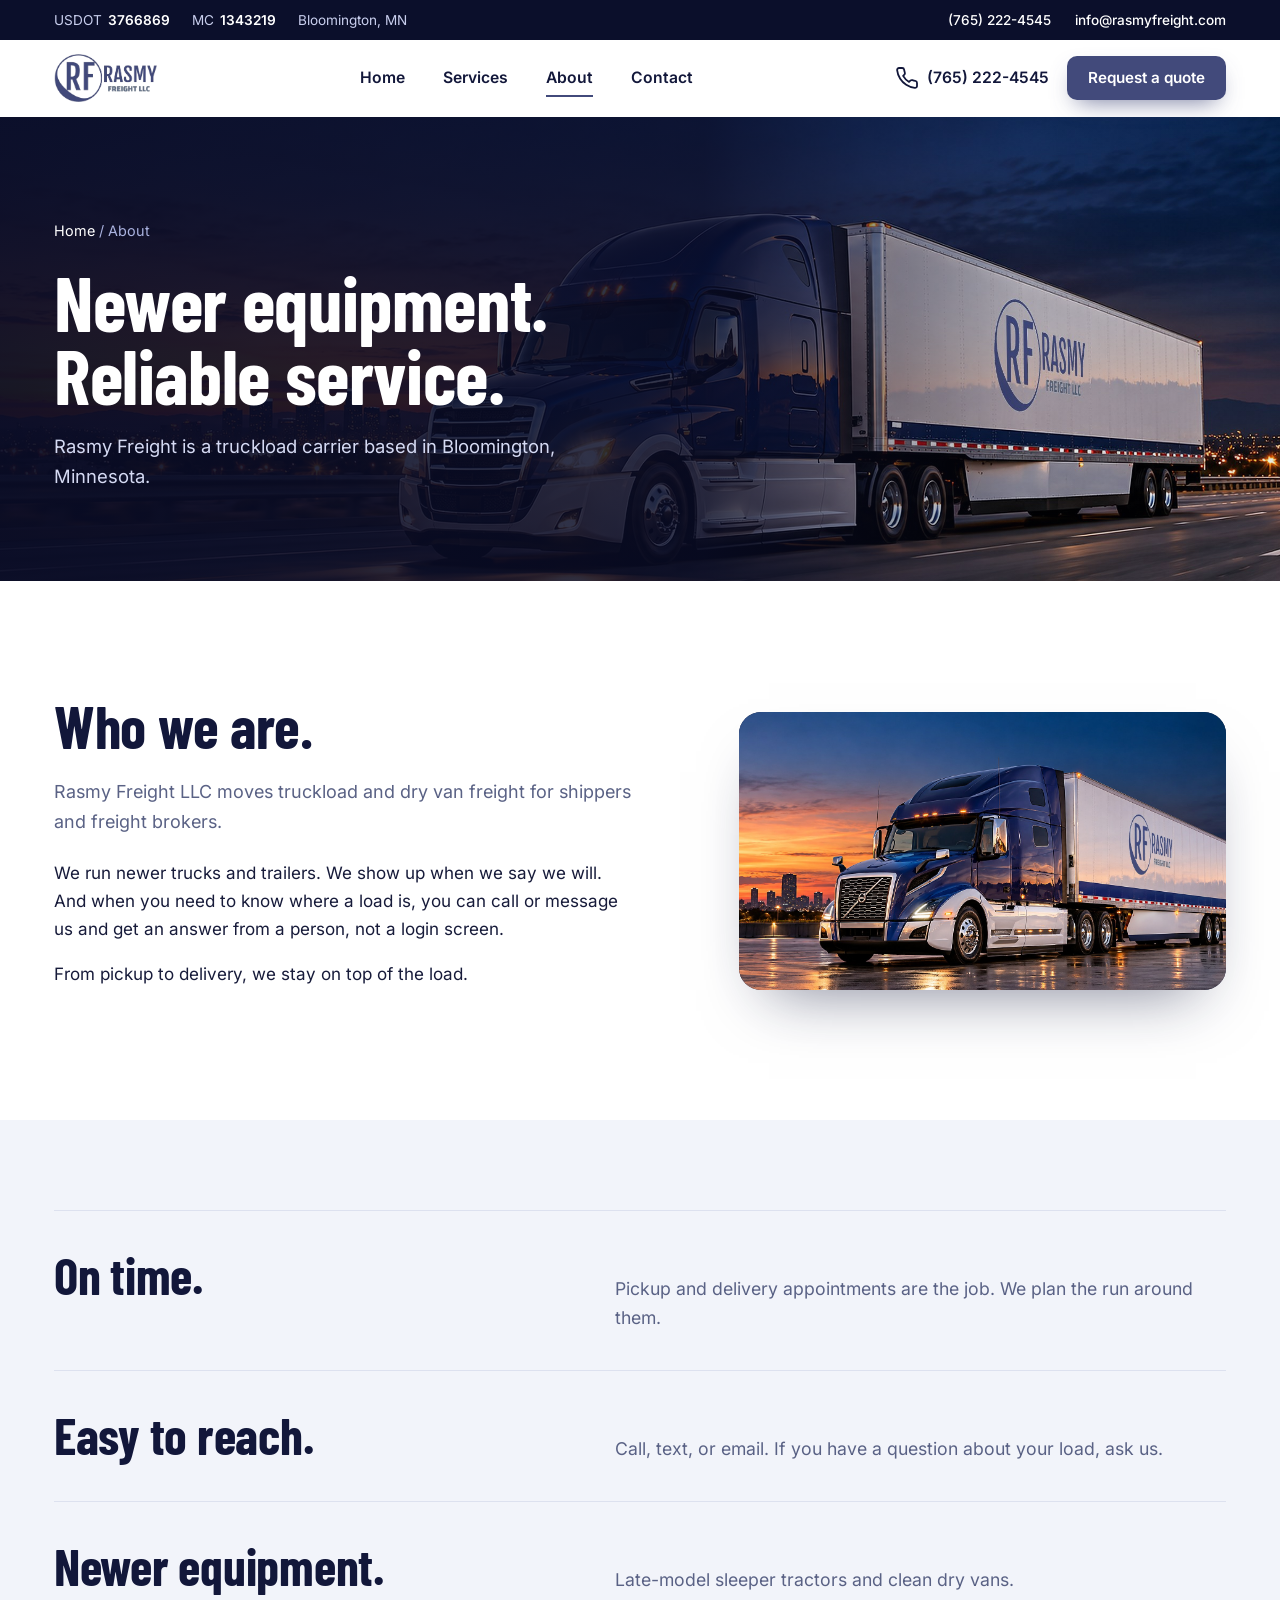
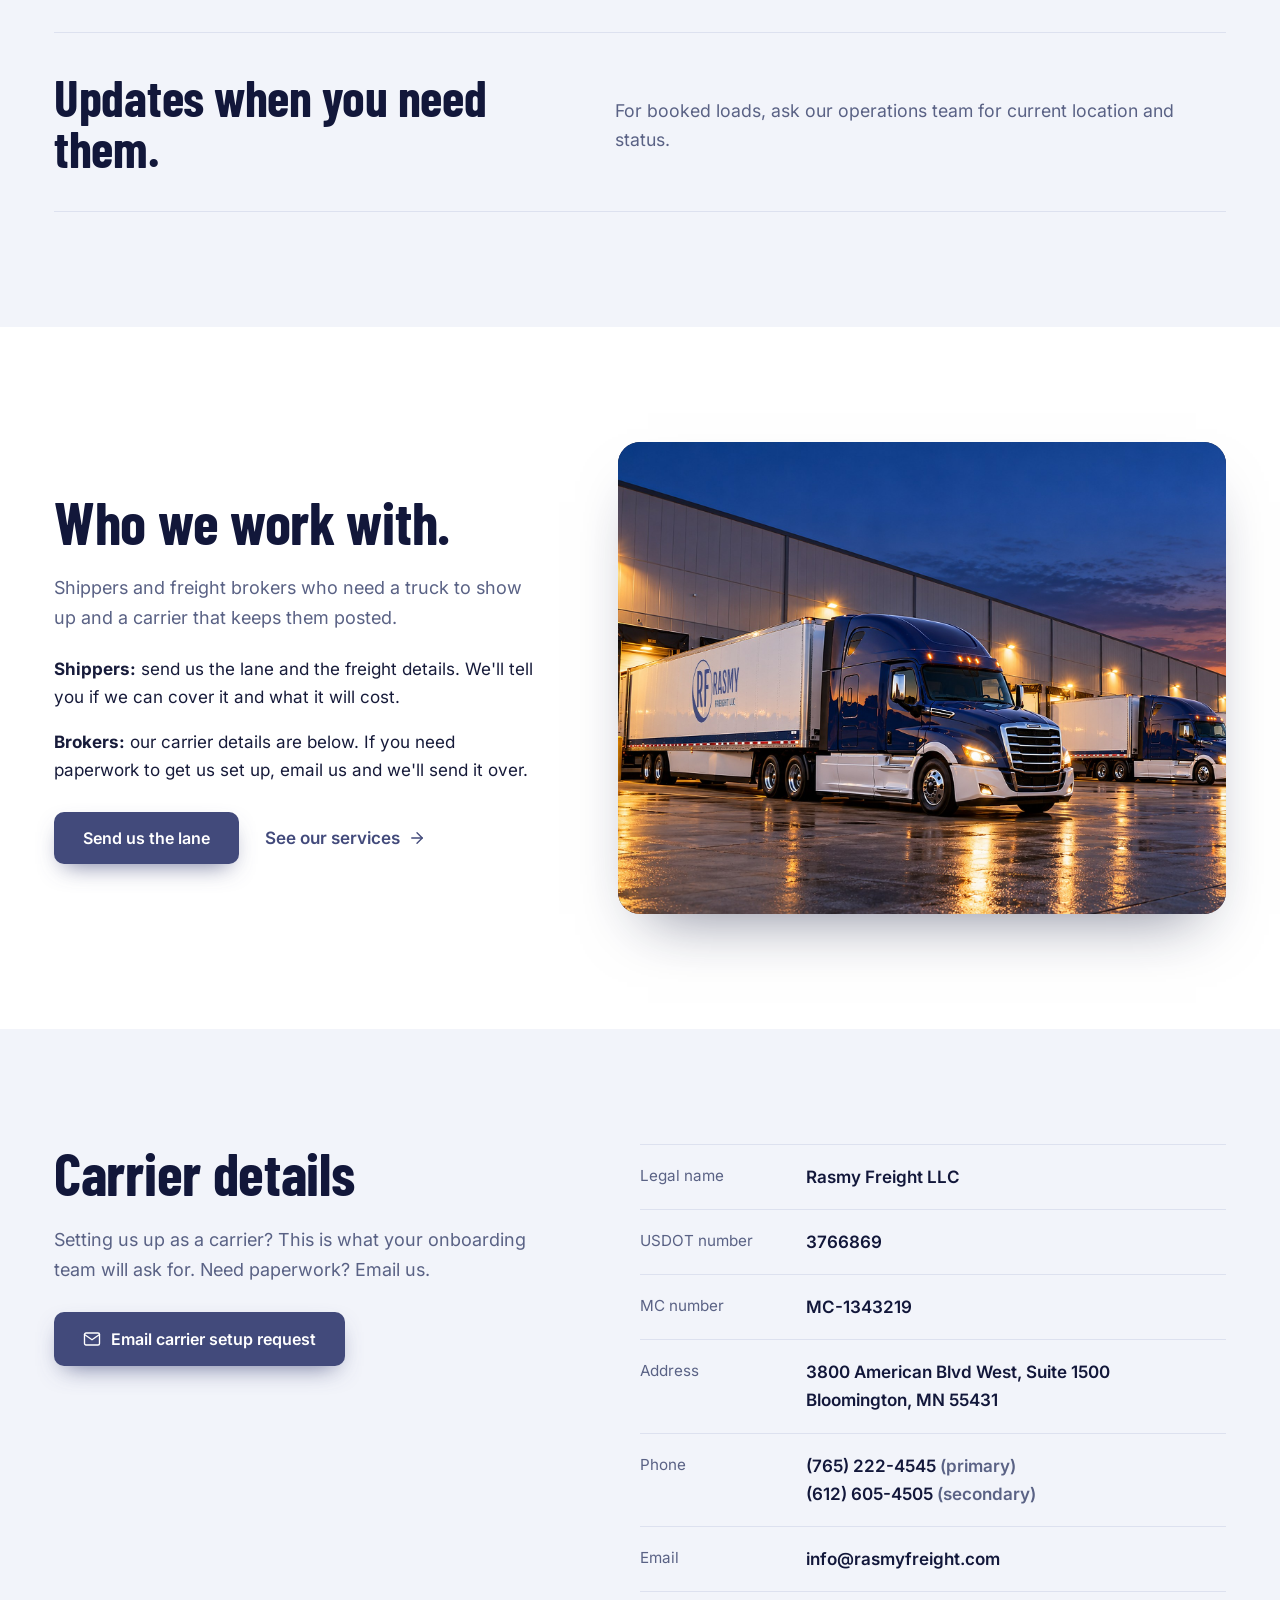
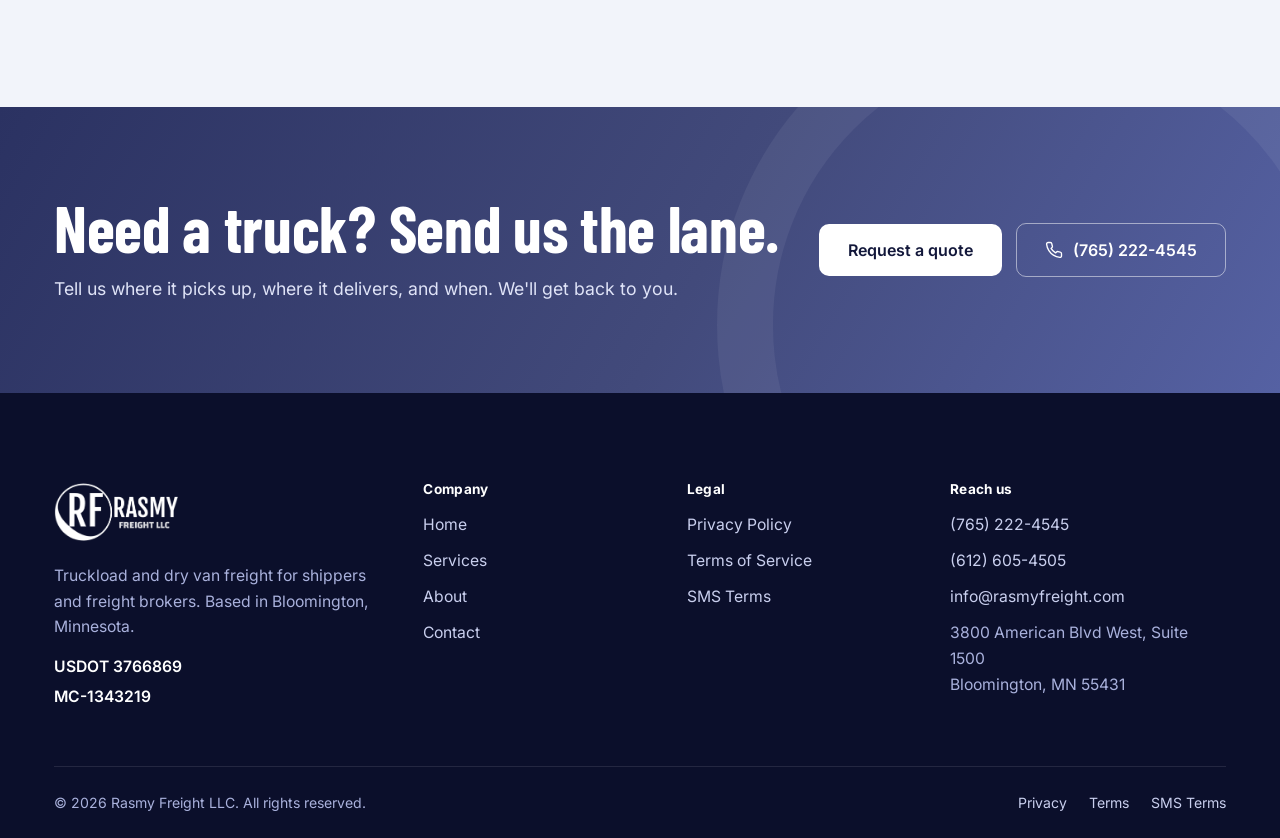
==== commit 6a974d20: "Add files via upload" ====
--- a/about.html
+++ b/about.html
@@ -20,20 +20,20 @@
 <link rel="apple-touch-icon" href="apple-touch-icon.png">
 <link rel="stylesheet" href="styles.css">
 <script>document.documentElement.classList.add('js')</script>
-<script type="application/ld+json">{"@context":"https://schema.org","@type":"Organization","name":"Rasmy Freight LLC","url":"https://rasmyfreight.com/","logo":"https://rasmyfreight.com/assets/logo/rasmy-logo.png","image":"https://rasmyfreight.com/assets/img/og-image.png","description":"Truckload and dry van freight carrier based in Bloomington, Minnesota, serving shippers and freight brokers.","email":"info@rasmyfreight.com","telephone":"+16126054505","address":{"@type":"PostalAddress","streetAddress":"3800 American Blvd West, Suite 1","addressLocality":"Bloomington","addressRegion":"MN","postalCode":"55431","addressCountry":"US"},"identifier":[{"@type":"PropertyValue","name":"USDOT Number","value":"3766869"},{"@type":"PropertyValue","name":"MC Number","value":"MC-1343219"}],"contactPoint":[{"@type":"ContactPoint","telephone":"+16126054505","email":"info@rasmyfreight.com","contactType":"customer service","areaServed":"US","availableLanguage":"English"}]}</script>
+<script type="application/ld+json">{"@context":"https://schema.org","@type":"Organization","name":"Rasmy Freight LLC","url":"https://rasmyfreight.com/","logo":"https://rasmyfreight.com/assets/logo/rasmy-logo.png","image":"https://rasmyfreight.com/assets/img/og-image.png","description":"Truckload and dry van freight carrier based in Bloomington, Minnesota, serving shippers and freight brokers.","email":"info@rasmyfreight.com","telephone":"+17652224545","address":{"@type":"PostalAddress","streetAddress":"3800 American Blvd West, Suite 1500","addressLocality":"Bloomington","addressRegion":"MN","postalCode":"55431","addressCountry":"US"},"identifier":[{"@type":"PropertyValue","name":"USDOT Number","value":"3766869"},{"@type":"PropertyValue","name":"MC Number","value":"MC-1343219"}],"contactPoint":[{"@type":"ContactPoint","telephone":"+17652224545","email":"info@rasmyfreight.com","contactType":"customer service","areaServed":"US","availableLanguage":"English"},{"@type":"ContactPoint","telephone":"+16126054505","email":"info@rasmyfreight.com","contactType":"customer service","areaServed":"US","availableLanguage":"English"}]}</script>
 </head>
 <body>
 <a class="skip" href="#main">Skip to content</a>
 <div class="topbar"><div class="container">
   <div class="ids"><span>USDOT<b>3766869</b></span><span>MC<b>1343219</b></span><span>Bloomington, MN</span></div>
-  <div class="contact"><a href="tel:+16126054505">(612) 605-4505</a><a href="mailto:info@rasmyfreight.com">info@rasmyfreight.com</a></div>
+  <div class="contact"><a href="tel:+17652224545">(765) 222-4545</a><a href="mailto:info@rasmyfreight.com">info@rasmyfreight.com</a></div>
 </div></div>
 <header class="site-header" id="top"><div class="container nav">
   <a class="brand" href="index.html" aria-label="Rasmy Freight LLC, home"><img src="assets/logo/rasmy-logo.png" alt="Rasmy Freight LLC" width="104" height="48"></a>
   <nav class="nav-links" id="site-nav" aria-label="Main"><a class="link" href="index.html">Home</a><a class="link" href="services.html">Services</a><a class="link" href="about.html" aria-current="page">About</a><a class="link" href="contact.html">Contact</a>
-    <div class="mobile-only"><a class="btn btn-line-dark" href="tel:+16126054505"><svg class="icon " viewBox="0 0 24 24" aria-hidden="true"><path d="M22 16.92v3a2 2 0 0 1-2.18 2 19.79 19.79 0 0 1-8.63-3.07 19.5 19.5 0 0 1-6-6 19.79 19.79 0 0 1-3.07-8.67A2 2 0 0 1 4.11 2h3a2 2 0 0 1 2 1.72 12.84 12.84 0 0 0 .7 2.81 2 2 0 0 1-.45 2.11L8.09 9.91a16 16 0 0 0 6 6l1.27-1.27a2 2 0 0 1 2.11-.45 12.84 12.84 0 0 0 2.81.7A2 2 0 0 1 22 16.92z"/></svg>Call</a><a class="btn btn-primary" href="contact.html">Request a quote</a></div>
+    <div class="mobile-only"><a class="btn btn-line-dark" href="tel:+17652224545"><svg class="icon " viewBox="0 0 24 24" aria-hidden="true"><path d="M22 16.92v3a2 2 0 0 1-2.18 2 19.79 19.79 0 0 1-8.63-3.07 19.5 19.5 0 0 1-6-6 19.79 19.79 0 0 1-3.07-8.67A2 2 0 0 1 4.11 2h3a2 2 0 0 1 2 1.72 12.84 12.84 0 0 0 .7 2.81 2 2 0 0 1-.45 2.11L8.09 9.91a16 16 0 0 0 6 6l1.27-1.27a2 2 0 0 1 2.11-.45 12.84 12.84 0 0 0 2.81.7A2 2 0 0 1 22 16.92z"/></svg>Call</a><a class="btn btn-primary" href="contact.html">Request a quote</a></div>
   </nav>
-  <div class="nav-cta"><a class="nav-phone" href="tel:+16126054505"><svg class="icon " viewBox="0 0 24 24" aria-hidden="true"><path d="M22 16.92v3a2 2 0 0 1-2.18 2 19.79 19.79 0 0 1-8.63-3.07 19.5 19.5 0 0 1-6-6 19.79 19.79 0 0 1-3.07-8.67A2 2 0 0 1 4.11 2h3a2 2 0 0 1 2 1.72 12.84 12.84 0 0 0 .7 2.81 2 2 0 0 1-.45 2.11L8.09 9.91a16 16 0 0 0 6 6l1.27-1.27a2 2 0 0 1 2.11-.45 12.84 12.84 0 0 0 2.81.7A2 2 0 0 1 22 16.92z"/></svg><span>(612) 605-4505</span></a><a class="btn btn-primary btn-sm" href="contact.html">Request a quote</a></div>
+  <div class="nav-cta"><a class="nav-phone" href="tel:+17652224545"><svg class="icon " viewBox="0 0 24 24" aria-hidden="true"><path d="M22 16.92v3a2 2 0 0 1-2.18 2 19.79 19.79 0 0 1-8.63-3.07 19.5 19.5 0 0 1-6-6 19.79 19.79 0 0 1-3.07-8.67A2 2 0 0 1 4.11 2h3a2 2 0 0 1 2 1.72 12.84 12.84 0 0 0 .7 2.81 2 2 0 0 1-.45 2.11L8.09 9.91a16 16 0 0 0 6 6l1.27-1.27a2 2 0 0 1 2.11-.45 12.84 12.84 0 0 0 2.81.7A2 2 0 0 1 22 16.92z"/></svg><span>(765) 222-4545</span></a><a class="btn btn-primary btn-sm" href="contact.html">Request a quote</a></div>
   <button class="nav-toggle" type="button" aria-expanded="false" aria-controls="site-nav" aria-label="Menu"><svg class="icon i-menu" viewBox="0 0 24 24" aria-hidden="true"><line x1="3" y1="7" x2="21" y2="7"/><line x1="3" y1="12" x2="21" y2="12"/><line x1="3" y1="17" x2="21" y2="17"/></svg><svg class="icon i-close" viewBox="0 0 24 24" aria-hidden="true"><line x1="5" y1="5" x2="19" y2="19"/><line x1="19" y1="5" x2="5" y2="19"/></svg></button>
 </div></header>
 <main id="main">
@@ -84,14 +84,14 @@
     <div><dt>Legal name</dt><dd>Rasmy Freight LLC</dd></div>
     <div><dt>USDOT number</dt><dd>3766869</dd></div>
     <div><dt>MC number</dt><dd>MC-1343219</dd></div>
-    <div><dt>Address</dt><dd>3800 American Blvd West, Suite 1<br>Bloomington, MN 55431</dd></div>
-    <div><dt>Phone</dt><dd><a href="tel:+16126054505">(612) 605-4505</a></dd></div>
+    <div><dt>Address</dt><dd>3800 American Blvd West, Suite 1500<br>Bloomington, MN 55431</dd></div>
+    <div><dt>Phone</dt><dd><a href="tel:+17652224545">(765) 222-4545</a> <span style="color:var(--muted)">(primary)</span><br><a href="tel:+16126054505">(612) 605-4505</a> <span style="color:var(--muted)">(secondary)</span></dd></div>
     <div><dt>Email</dt><dd><a href="mailto:info@rasmyfreight.com">info@rasmyfreight.com</a></dd></div>
   </dl>
 </div></section>
 <section class="cta"><div class="container">
   <div><h2>Need a truck? Send us the lane.</h2><p>Tell us where it picks up, where it delivers, and when. We'll get back to you.</p></div>
-  <div class="actions"><a class="btn btn-light" href="contact.html">Request a quote</a><a class="btn btn-line" href="tel:+16126054505"><svg class="icon " viewBox="0 0 24 24" aria-hidden="true"><path d="M22 16.92v3a2 2 0 0 1-2.18 2 19.79 19.79 0 0 1-8.63-3.07 19.5 19.5 0 0 1-6-6 19.79 19.79 0 0 1-3.07-8.67A2 2 0 0 1 4.11 2h3a2 2 0 0 1 2 1.72 12.84 12.84 0 0 0 .7 2.81 2 2 0 0 1-.45 2.11L8.09 9.91a16 16 0 0 0 6 6l1.27-1.27a2 2 0 0 1 2.11-.45 12.84 12.84 0 0 0 2.81.7A2 2 0 0 1 22 16.92z"/></svg>(612) 605-4505</a></div>
+  <div class="actions"><a class="btn btn-light" href="contact.html">Request a quote</a><a class="btn btn-line" href="tel:+17652224545"><svg class="icon " viewBox="0 0 24 24" aria-hidden="true"><path d="M22 16.92v3a2 2 0 0 1-2.18 2 19.79 19.79 0 0 1-8.63-3.07 19.5 19.5 0 0 1-6-6 19.79 19.79 0 0 1-3.07-8.67A2 2 0 0 1 4.11 2h3a2 2 0 0 1 2 1.72 12.84 12.84 0 0 0 .7 2.81 2 2 0 0 1-.45 2.11L8.09 9.91a16 16 0 0 0 6 6l1.27-1.27a2 2 0 0 1 2.11-.45 12.84 12.84 0 0 0 2.81.7A2 2 0 0 1 22 16.92z"/></svg>(765) 222-4545</a></div>
 </div></section>
 </main>
 <footer class="footer"><div class="container">
@@ -104,9 +104,10 @@
     <div><h4>Company</h4><ul><li><a href="index.html">Home</a></li><li><a href="services.html">Services</a></li><li><a href="about.html">About</a></li><li><a href="contact.html">Contact</a></li></ul></div>
     <div><h4>Legal</h4><ul><li><a href="privacy-policy.html">Privacy Policy</a></li><li><a href="terms.html">Terms of Service</a></li><li><a href="terms.html#sms">SMS Terms</a></li></ul></div>
     <div><h4>Reach us</h4><ul>
+      <li><a href="tel:+17652224545">(765) 222-4545</a></li>
       <li><a href="tel:+16126054505">(612) 605-4505</a></li>
       <li><a href="mailto:info@rasmyfreight.com">info@rasmyfreight.com</a></li>
-      <li>3800 American Blvd West, Suite 1<br>Bloomington, MN 55431</li></ul></div>
+      <li>3800 American Blvd West, Suite 1500<br>Bloomington, MN 55431</li></ul></div>
   </div>
   <div class="footer-bottom"><span>&copy; <span data-year>2026</span> Rasmy Freight LLC. All rights reserved.</span>
   <nav aria-label="Legal"><a href="privacy-policy.html">Privacy</a><a href="terms.html">Terms</a><a href="terms.html#sms">SMS Terms</a></nav></div>
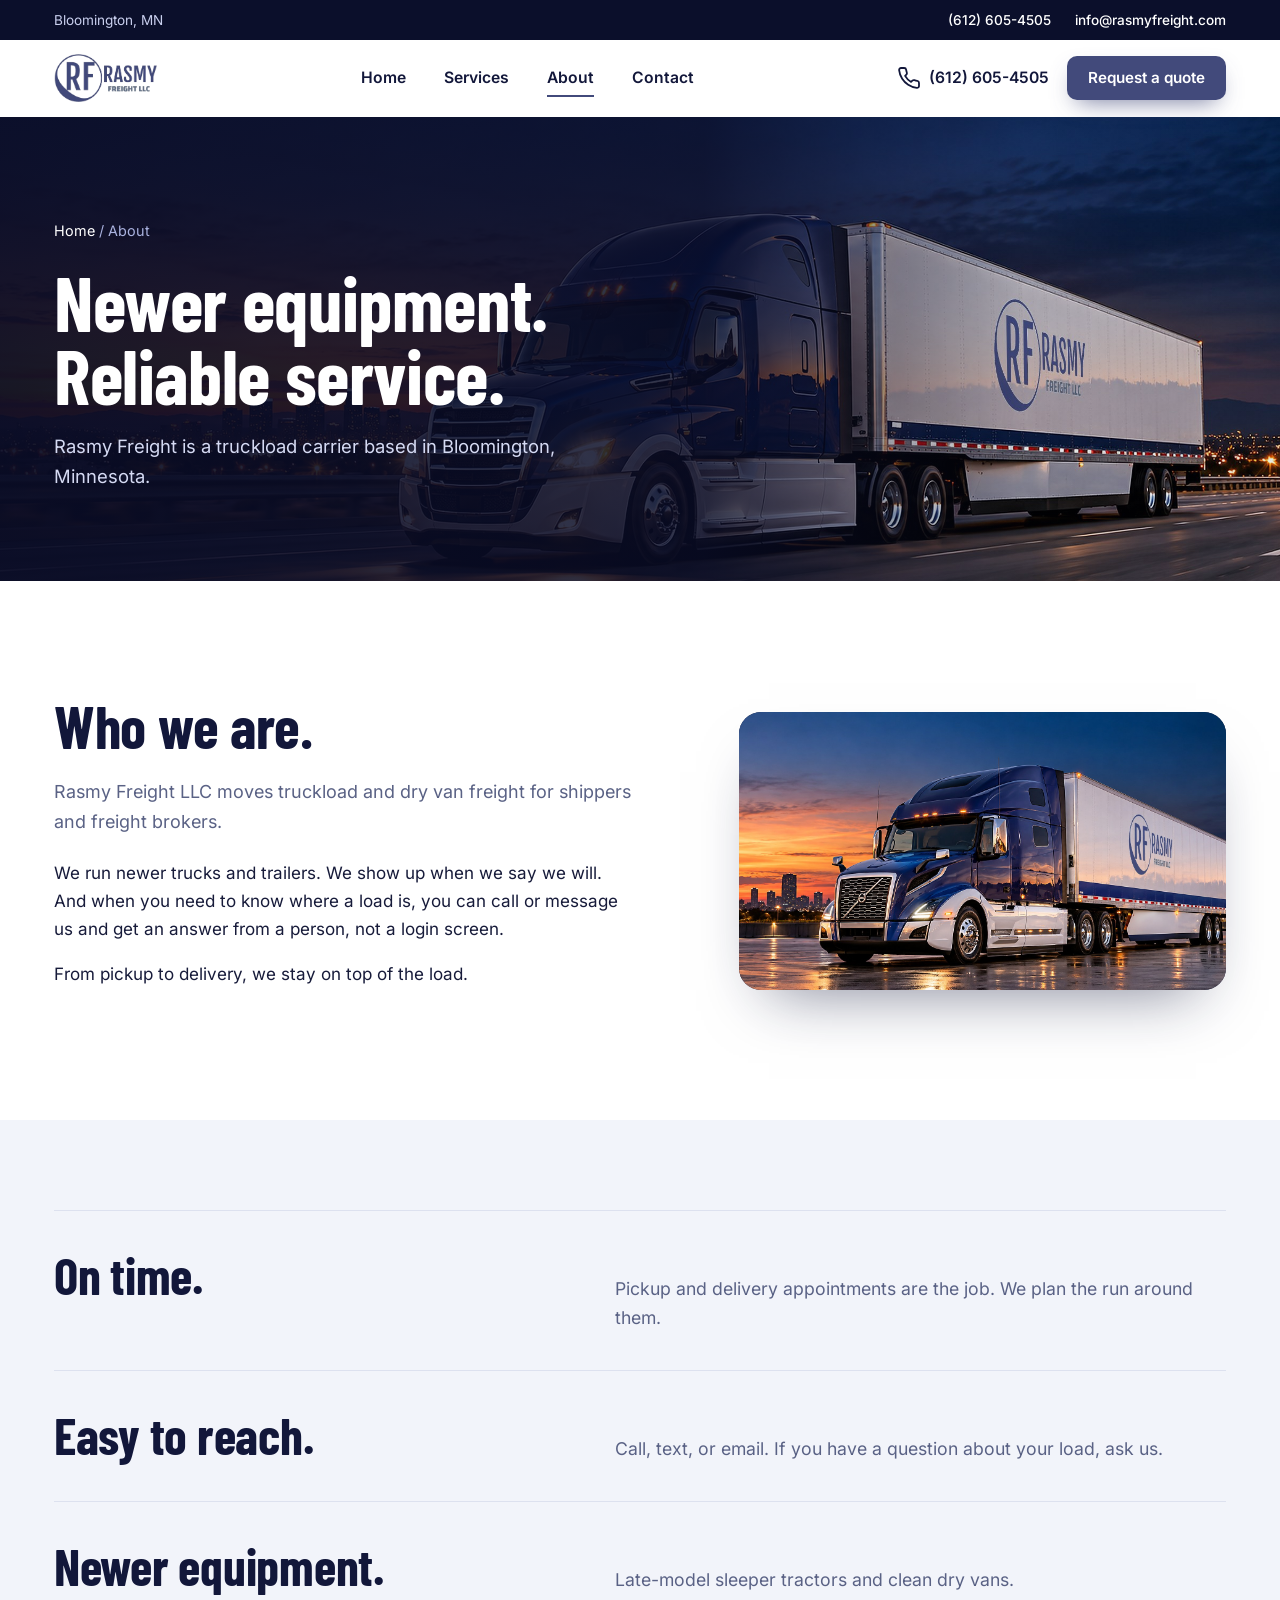
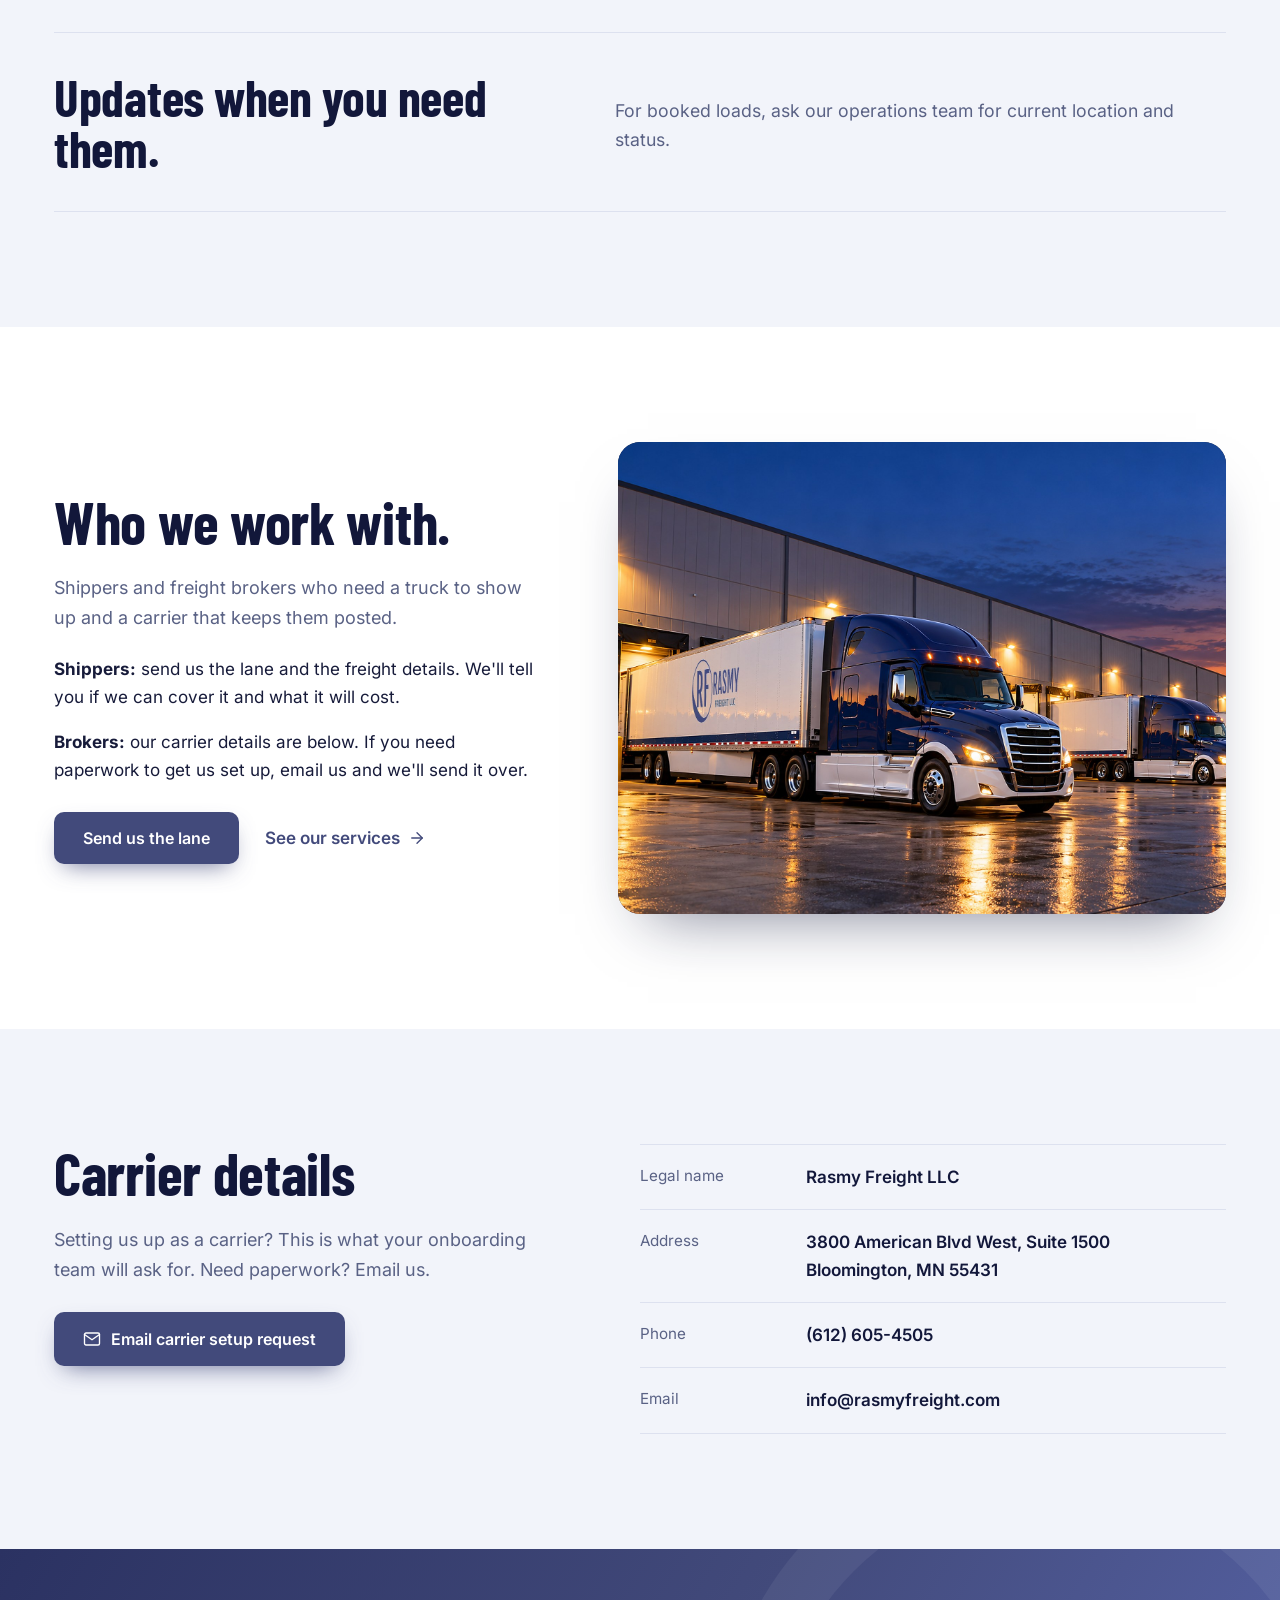
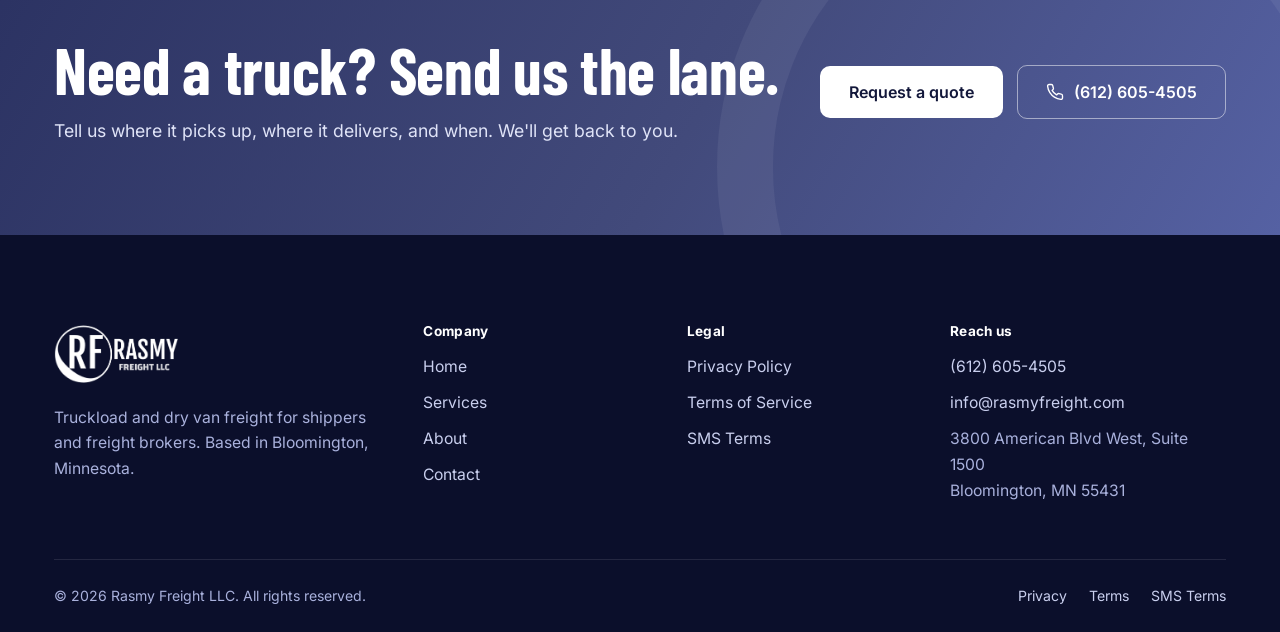
==== commit 42fd79d2: "Add files via upload" ====
--- a/about.html
+++ b/about.html
@@ -20,20 +20,20 @@
 <link rel="apple-touch-icon" href="apple-touch-icon.png">
 <link rel="stylesheet" href="styles.css">
 <script>document.documentElement.classList.add('js')</script>
-<script type="application/ld+json">{"@context":"https://schema.org","@type":"Organization","name":"Rasmy Freight LLC","url":"https://rasmyfreight.com/","logo":"https://rasmyfreight.com/assets/logo/rasmy-logo.png","image":"https://rasmyfreight.com/assets/img/og-image.png","description":"Truckload and dry van freight carrier based in Bloomington, Minnesota, serving shippers and freight brokers.","email":"info@rasmyfreight.com","telephone":"+17652224545","address":{"@type":"PostalAddress","streetAddress":"3800 American Blvd West, Suite 1500","addressLocality":"Bloomington","addressRegion":"MN","postalCode":"55431","addressCountry":"US"},"identifier":[{"@type":"PropertyValue","name":"USDOT Number","value":"3766869"},{"@type":"PropertyValue","name":"MC Number","value":"MC-1343219"}],"contactPoint":[{"@type":"ContactPoint","telephone":"+17652224545","email":"info@rasmyfreight.com","contactType":"customer service","areaServed":"US","availableLanguage":"English"},{"@type":"ContactPoint","telephone":"+16126054505","email":"info@rasmyfreight.com","contactType":"customer service","areaServed":"US","availableLanguage":"English"}]}</script>
+<script type="application/ld+json">{"@context":"https://schema.org","@type":"Organization","name":"Rasmy Freight LLC","url":"https://rasmyfreight.com/","logo":"https://rasmyfreight.com/assets/logo/rasmy-logo.png","image":"https://rasmyfreight.com/assets/img/og-image.png","description":"Truckload and dry van freight carrier based in Bloomington, Minnesota, serving shippers and freight brokers.","email":"info@rasmyfreight.com","telephone":"+16126054505","address":{"@type":"PostalAddress","streetAddress":"3800 American Blvd West, Suite 1500","addressLocality":"Bloomington","addressRegion":"MN","postalCode":"55431","addressCountry":"US"},"contactPoint":[{"@type":"ContactPoint","telephone":"+16126054505","email":"info@rasmyfreight.com","contactType":"customer service","areaServed":"US","availableLanguage":"English"}]}</script>
 </head>
 <body>
 <a class="skip" href="#main">Skip to content</a>
 <div class="topbar"><div class="container">
-  <div class="ids"><span>USDOT<b>3766869</b></span><span>MC<b>1343219</b></span><span>Bloomington, MN</span></div>
-  <div class="contact"><a href="tel:+17652224545">(765) 222-4545</a><a href="mailto:info@rasmyfreight.com">info@rasmyfreight.com</a></div>
+  <div class="ids"><span>Bloomington, MN</span></div>
+  <div class="contact"><a href="tel:+16126054505">(612) 605-4505</a><a href="mailto:info@rasmyfreight.com">info@rasmyfreight.com</a></div>
 </div></div>
 <header class="site-header" id="top"><div class="container nav">
   <a class="brand" href="index.html" aria-label="Rasmy Freight LLC, home"><img src="assets/logo/rasmy-logo.png" alt="Rasmy Freight LLC" width="104" height="48"></a>
   <nav class="nav-links" id="site-nav" aria-label="Main"><a class="link" href="index.html">Home</a><a class="link" href="services.html">Services</a><a class="link" href="about.html" aria-current="page">About</a><a class="link" href="contact.html">Contact</a>
-    <div class="mobile-only"><a class="btn btn-line-dark" href="tel:+17652224545"><svg class="icon " viewBox="0 0 24 24" aria-hidden="true"><path d="M22 16.92v3a2 2 0 0 1-2.18 2 19.79 19.79 0 0 1-8.63-3.07 19.5 19.5 0 0 1-6-6 19.79 19.79 0 0 1-3.07-8.67A2 2 0 0 1 4.11 2h3a2 2 0 0 1 2 1.72 12.84 12.84 0 0 0 .7 2.81 2 2 0 0 1-.45 2.11L8.09 9.91a16 16 0 0 0 6 6l1.27-1.27a2 2 0 0 1 2.11-.45 12.84 12.84 0 0 0 2.81.7A2 2 0 0 1 22 16.92z"/></svg>Call</a><a class="btn btn-primary" href="contact.html">Request a quote</a></div>
+    <div class="mobile-only"><a class="btn btn-line-dark" href="tel:+16126054505"><svg class="icon " viewBox="0 0 24 24" aria-hidden="true"><path d="M22 16.92v3a2 2 0 0 1-2.18 2 19.79 19.79 0 0 1-8.63-3.07 19.5 19.5 0 0 1-6-6 19.79 19.79 0 0 1-3.07-8.67A2 2 0 0 1 4.11 2h3a2 2 0 0 1 2 1.72 12.84 12.84 0 0 0 .7 2.81 2 2 0 0 1-.45 2.11L8.09 9.91a16 16 0 0 0 6 6l1.27-1.27a2 2 0 0 1 2.11-.45 12.84 12.84 0 0 0 2.81.7A2 2 0 0 1 22 16.92z"/></svg>Call</a><a class="btn btn-primary" href="contact.html">Request a quote</a></div>
   </nav>
-  <div class="nav-cta"><a class="nav-phone" href="tel:+17652224545"><svg class="icon " viewBox="0 0 24 24" aria-hidden="true"><path d="M22 16.92v3a2 2 0 0 1-2.18 2 19.79 19.79 0 0 1-8.63-3.07 19.5 19.5 0 0 1-6-6 19.79 19.79 0 0 1-3.07-8.67A2 2 0 0 1 4.11 2h3a2 2 0 0 1 2 1.72 12.84 12.84 0 0 0 .7 2.81 2 2 0 0 1-.45 2.11L8.09 9.91a16 16 0 0 0 6 6l1.27-1.27a2 2 0 0 1 2.11-.45 12.84 12.84 0 0 0 2.81.7A2 2 0 0 1 22 16.92z"/></svg><span>(765) 222-4545</span></a><a class="btn btn-primary btn-sm" href="contact.html">Request a quote</a></div>
+  <div class="nav-cta"><a class="nav-phone" href="tel:+16126054505"><svg class="icon " viewBox="0 0 24 24" aria-hidden="true"><path d="M22 16.92v3a2 2 0 0 1-2.18 2 19.79 19.79 0 0 1-8.63-3.07 19.5 19.5 0 0 1-6-6 19.79 19.79 0 0 1-3.07-8.67A2 2 0 0 1 4.11 2h3a2 2 0 0 1 2 1.72 12.84 12.84 0 0 0 .7 2.81 2 2 0 0 1-.45 2.11L8.09 9.91a16 16 0 0 0 6 6l1.27-1.27a2 2 0 0 1 2.11-.45 12.84 12.84 0 0 0 2.81.7A2 2 0 0 1 22 16.92z"/></svg><span>(612) 605-4505</span></a><a class="btn btn-primary btn-sm" href="contact.html">Request a quote</a></div>
   <button class="nav-toggle" type="button" aria-expanded="false" aria-controls="site-nav" aria-label="Menu"><svg class="icon i-menu" viewBox="0 0 24 24" aria-hidden="true"><line x1="3" y1="7" x2="21" y2="7"/><line x1="3" y1="12" x2="21" y2="12"/><line x1="3" y1="17" x2="21" y2="17"/></svg><svg class="icon i-close" viewBox="0 0 24 24" aria-hidden="true"><line x1="5" y1="5" x2="19" y2="19"/><line x1="19" y1="5" x2="5" y2="19"/></svg></button>
 </div></header>
 <main id="main">
@@ -82,16 +82,14 @@
   </div>
   <dl class="dl">
     <div><dt>Legal name</dt><dd>Rasmy Freight LLC</dd></div>
-    <div><dt>USDOT number</dt><dd>3766869</dd></div>
-    <div><dt>MC number</dt><dd>MC-1343219</dd></div>
     <div><dt>Address</dt><dd>3800 American Blvd West, Suite 1500<br>Bloomington, MN 55431</dd></div>
-    <div><dt>Phone</dt><dd><a href="tel:+17652224545">(765) 222-4545</a> <span style="color:var(--muted)">(primary)</span><br><a href="tel:+16126054505">(612) 605-4505</a> <span style="color:var(--muted)">(secondary)</span></dd></div>
+    <div><dt>Phone</dt><dd><a href="tel:+16126054505">(612) 605-4505</a></dd></div>
     <div><dt>Email</dt><dd><a href="mailto:info@rasmyfreight.com">info@rasmyfreight.com</a></dd></div>
   </dl>
 </div></section>
 <section class="cta"><div class="container">
   <div><h2>Need a truck? Send us the lane.</h2><p>Tell us where it picks up, where it delivers, and when. We'll get back to you.</p></div>
-  <div class="actions"><a class="btn btn-light" href="contact.html">Request a quote</a><a class="btn btn-line" href="tel:+17652224545"><svg class="icon " viewBox="0 0 24 24" aria-hidden="true"><path d="M22 16.92v3a2 2 0 0 1-2.18 2 19.79 19.79 0 0 1-8.63-3.07 19.5 19.5 0 0 1-6-6 19.79 19.79 0 0 1-3.07-8.67A2 2 0 0 1 4.11 2h3a2 2 0 0 1 2 1.72 12.84 12.84 0 0 0 .7 2.81 2 2 0 0 1-.45 2.11L8.09 9.91a16 16 0 0 0 6 6l1.27-1.27a2 2 0 0 1 2.11-.45 12.84 12.84 0 0 0 2.81.7A2 2 0 0 1 22 16.92z"/></svg>(765) 222-4545</a></div>
+  <div class="actions"><a class="btn btn-light" href="contact.html">Request a quote</a><a class="btn btn-line" href="tel:+16126054505"><svg class="icon " viewBox="0 0 24 24" aria-hidden="true"><path d="M22 16.92v3a2 2 0 0 1-2.18 2 19.79 19.79 0 0 1-8.63-3.07 19.5 19.5 0 0 1-6-6 19.79 19.79 0 0 1-3.07-8.67A2 2 0 0 1 4.11 2h3a2 2 0 0 1 2 1.72 12.84 12.84 0 0 0 .7 2.81 2 2 0 0 1-.45 2.11L8.09 9.91a16 16 0 0 0 6 6l1.27-1.27a2 2 0 0 1 2.11-.45 12.84 12.84 0 0 0 2.81.7A2 2 0 0 1 22 16.92z"/></svg>(612) 605-4505</a></div>
 </div></section>
 </main>
 <footer class="footer"><div class="container">
@@ -99,12 +97,10 @@
     <div>
       <a href="index.html" aria-label="Rasmy Freight LLC, home"><img src="assets/logo/rasmy-logo-white.png" alt="Rasmy Freight LLC" width="125" height="58"></a>
       <p>Truckload and dry van freight for shippers and freight brokers. Based in Bloomington, Minnesota.</p>
-      <div class="ids"><span>USDOT 3766869</span><span>MC-1343219</span></div>
     </div>
     <div><h4>Company</h4><ul><li><a href="index.html">Home</a></li><li><a href="services.html">Services</a></li><li><a href="about.html">About</a></li><li><a href="contact.html">Contact</a></li></ul></div>
     <div><h4>Legal</h4><ul><li><a href="privacy-policy.html">Privacy Policy</a></li><li><a href="terms.html">Terms of Service</a></li><li><a href="terms.html#sms">SMS Terms</a></li></ul></div>
     <div><h4>Reach us</h4><ul>
-      <li><a href="tel:+17652224545">(765) 222-4545</a></li>
       <li><a href="tel:+16126054505">(612) 605-4505</a></li>
       <li><a href="mailto:info@rasmyfreight.com">info@rasmyfreight.com</a></li>
       <li>3800 American Blvd West, Suite 1500<br>Bloomington, MN 55431</li></ul></div>
--- a/styles.css
+++ b/styles.css
@@ -365,7 +365,6 @@
   .cta .actions{width:100%}
   .cta .actions .btn{flex:1 1 100%}
   .topbar .ids{gap:12px;font-size:.8rem}
-  .topbar .ids span:last-child{display:none}
 }
 @media (prefers-reduced-motion:reduce){
   html{scroll-behavior:auto}
